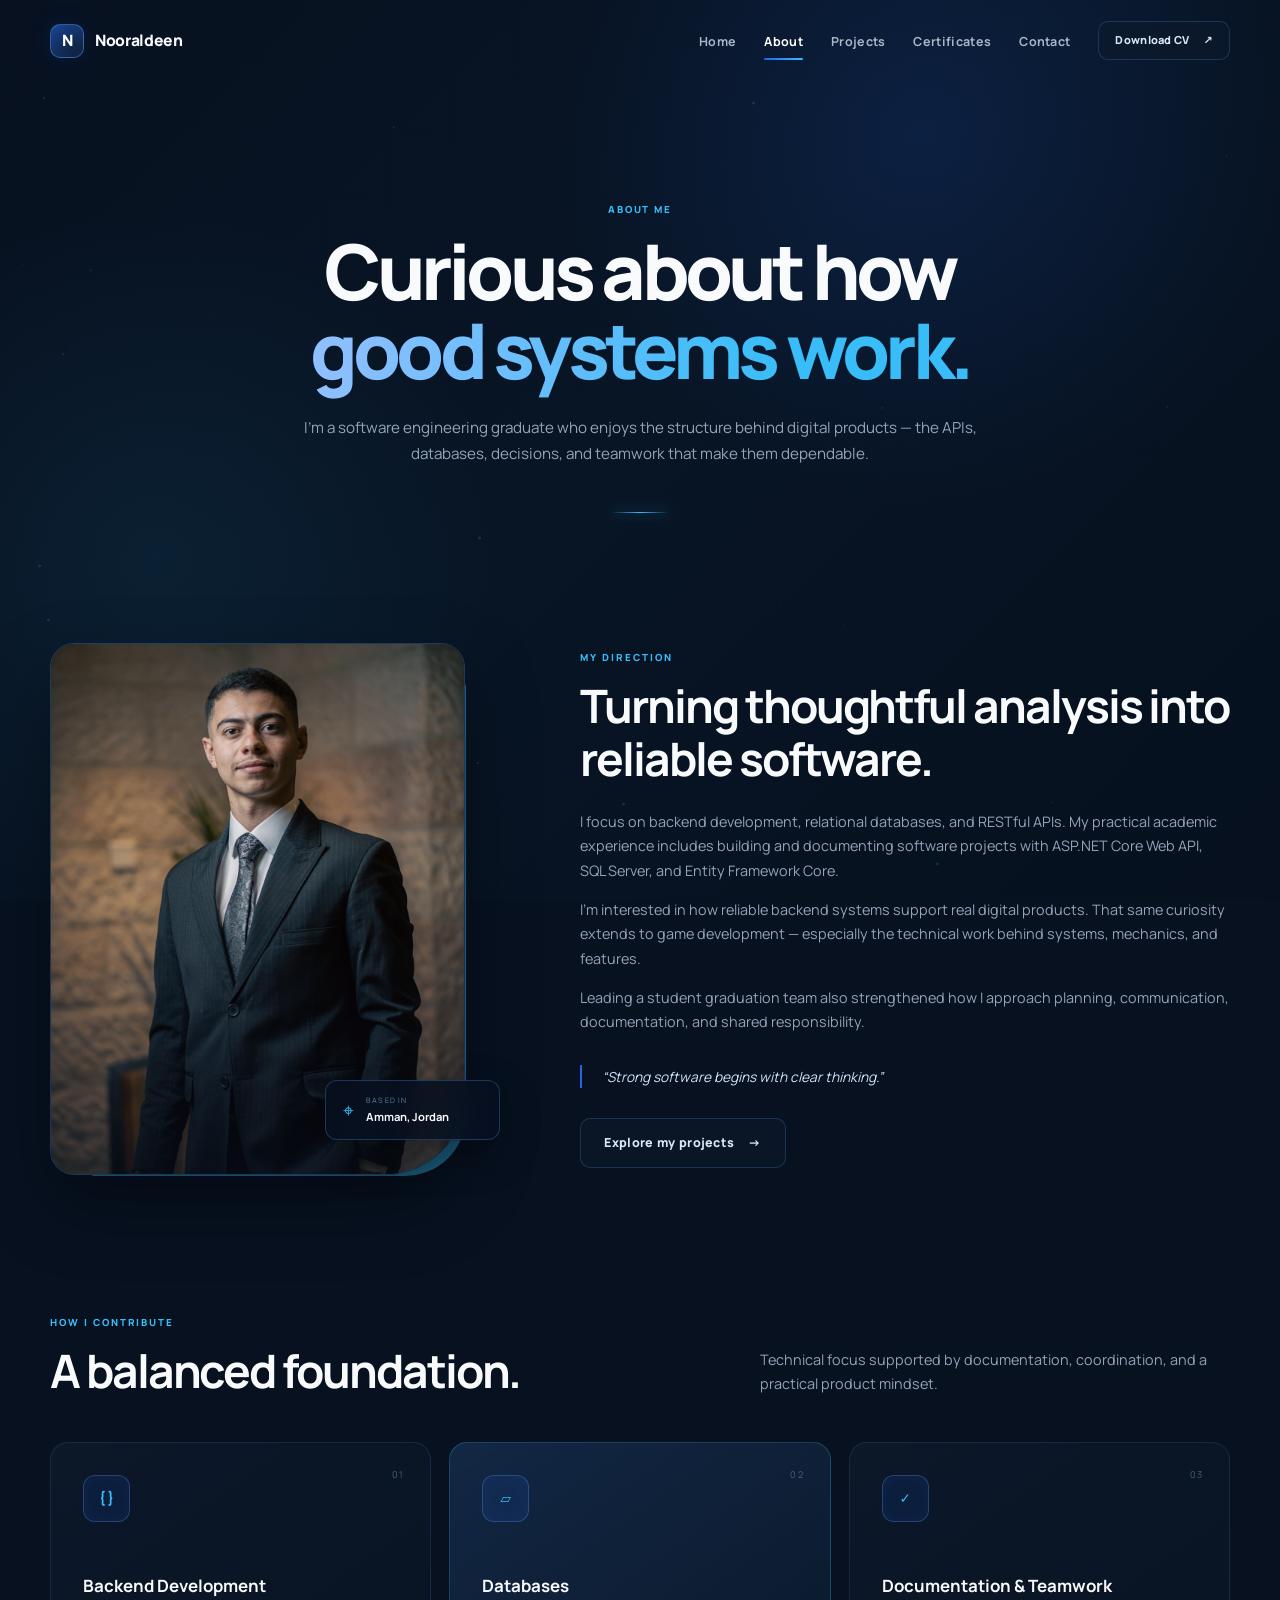
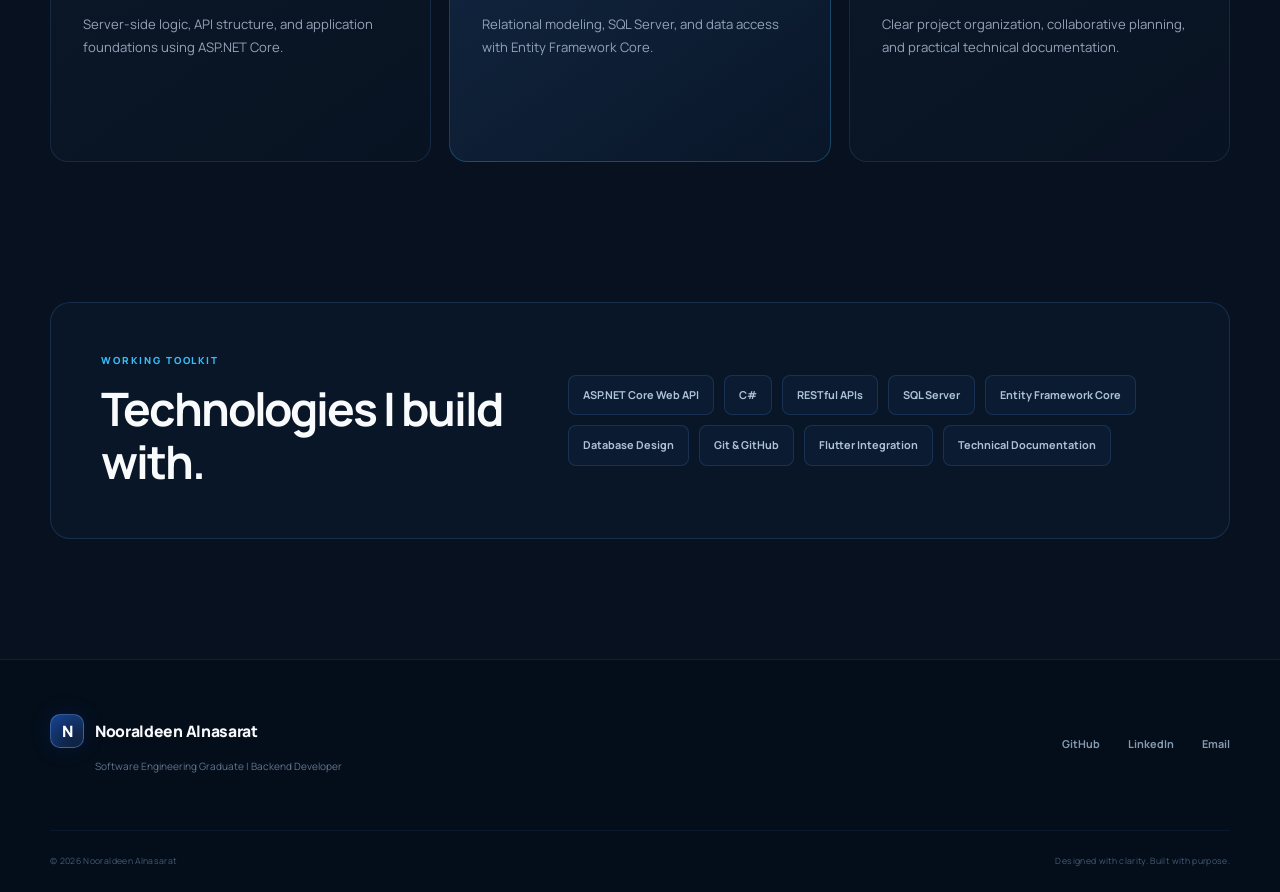
==== about.html @ ee832576 "Build luxury backend portfolio website" ====
<!DOCTYPE html>
<html lang="en">
<head>
  <meta charset="UTF-8"><meta name="viewport" content="width=device-width, initial-scale=1.0"><meta name="description" content="About Nooraldeen Alnasarat — software engineering graduate focused on backend development and databases."><meta name="theme-color" content="#071120">
  <title>About | Nooraldeen Alnasarat</title><link rel="preconnect" href="https://fonts.googleapis.com"><link rel="preconnect" href="https://fonts.gstatic.com" crossorigin><link href="https://fonts.googleapis.com/css2?family=Manrope:wght@400;500;600;700;800&display=swap" rel="stylesheet"><link rel="stylesheet" href="css/style.css"><script src="js/main.js" defer></script>
</head>
<body data-page="about">
  <a class="skip-link" href="#main">Skip to content</a><div class="cursor-glow" aria-hidden="true"></div><canvas class="network-canvas" aria-hidden="true"></canvas>
  <header class="site-header"><nav class="navbar container" aria-label="Primary navigation"><a class="brand" href="index.html"><span class="brand-mark">N</span><span>Nooraldeen</span></a><button class="menu-toggle" type="button" aria-label="Open navigation" aria-controls="nav-menu" aria-expanded="false"><span></span><span></span><span></span></button><div class="nav-menu" id="nav-menu"><a data-nav="home" href="index.html">Home</a><a data-nav="about" href="about.html">About</a><a data-nav="projects" href="projects.html">Projects</a><a data-nav="certificates" href="certificates.html">Certificates</a><a data-nav="contact" href="contact.html">Contact</a><a class="button button-small button-ghost resume-nav" href="assets/docs/Nooraldeen_Alnasarat_CV.pdf" download>Download CV <span>↗</span></a></div></nav></header>
  <main id="main">
    <section class="page-hero container reveal"><p class="kicker">ABOUT ME</p><h1>Curious about how<br><span>good systems work.</span></h1><p>I’m a software engineering graduate who enjoys the structure behind digital products — the APIs, databases, decisions, and teamwork that make them dependable.</p></section>
    <section class="section container about-layout">
      <div class="about-portrait reveal"><div class="image-frame"><img src="assets/images/profile.png" alt="Nooraldeen Alnasarat" width="6336" height="9504"></div><div class="location-pill"><span>⌖</span><div><small>BASED IN</small><strong>Amman, Jordan</strong></div></div></div>
      <div class="about-story reveal reveal-delay"><p class="kicker">MY DIRECTION</p><h2>Turning thoughtful analysis into reliable software.</h2><p>I focus on backend development, relational databases, and RESTful APIs. My practical academic experience includes building and documenting software projects with ASP.NET Core Web API, SQL Server, and Entity Framework Core.</p><p>I’m interested in how reliable backend systems support real digital products. That same curiosity extends to game development — especially the technical work behind systems, mechanics, and features.</p><p>Leading a student graduation team also strengthened how I approach planning, communication, documentation, and shared responsibility.</p><div class="quote-line">“Strong software begins with clear thinking.”</div><a class="button button-secondary" href="projects.html">Explore my projects <span>→</span></a></div>
    </section>
    <section class="section container">
      <div class="section-heading reveal"><div><p class="kicker">HOW I CONTRIBUTE</p><h2>A balanced foundation.</h2></div><p>Technical focus supported by documentation, coordination, and a practical product mindset.</p></div>
      <div class="focus-grid"><article class="focus-card reveal"><span class="card-number">01</span><div class="icon-box">{ }</div><h3>Backend Development</h3><p>Server-side logic, API structure, and application foundations using ASP.NET Core.</p></article><article class="focus-card featured reveal reveal-delay"><span class="card-number">02</span><div class="icon-box">▱</div><h3>Databases</h3><p>Relational modeling, SQL Server, and data access with Entity Framework Core.</p></article><article class="focus-card reveal reveal-delay-2"><span class="card-number">03</span><div class="icon-box">✓</div><h3>Documentation & Teamwork</h3><p>Clear project organization, collaborative planning, and practical technical documentation.</p></article></div>
    </section>
    <section class="section container"><div class="skills-panel reveal"><div><p class="kicker">WORKING TOOLKIT</p><h2>Technologies I build with.</h2></div><div class="skill-cloud"><span>ASP.NET Core Web API</span><span>C#</span><span>RESTful APIs</span><span>SQL Server</span><span>Entity Framework Core</span><span>Database Design</span><span>Git & GitHub</span><span>Flutter Integration</span><span>Technical Documentation</span></div></div></section>
  </main>
  <footer class="site-footer"><div class="container footer-main"><div><a class="brand" href="index.html"><span class="brand-mark">N</span><span>Nooraldeen Alnasarat</span></a><p>Software Engineering Graduate | Backend Developer</p></div><div class="footer-links"><a href="https://github.com/Nooraldeen2003" target="_blank" rel="noopener noreferrer">GitHub</a><a href="https://www.linkedin.com/in/nooraldeen-alnasarat-7274792aa/" target="_blank" rel="noopener noreferrer">LinkedIn</a><a href="mailto:nooraldeen.alnasarat03@gmail.com">Email</a></div></div><div class="container footer-bottom"><span>© <span data-year></span> Nooraldeen Alnasarat</span><span>Designed with clarity. Built with purpose.</span></div></footer>
</body></html>
---- css/style.css ----
:root {
  --bg-main: #071120; --bg-secondary: #0a1628; --bg-card: rgba(15, 27, 45, .75);
  --accent-blue: #2563eb; --accent-cyan: #38bdf8; --accent-soft: #60a5fa;
  --text-main: #f8fafc; --text-muted: #94a3b8; --border-soft: rgba(96, 165, 250, .22);
  --glass-bg: rgba(15, 23, 42, .65); --container: 1180px; --header: 82px;
}
* { box-sizing: border-box; }
html { scroll-behavior: smooth; }
body { margin: 0; min-width: 320px; color: var(--text-main); background: var(--bg-main); font-family: "Manrope", ui-sans-serif, system-ui, -apple-system, BlinkMacSystemFont, "Segoe UI", sans-serif; line-height: 1.7; overflow-x: hidden; opacity: 0; transition: opacity .45s ease; }
body.is-ready { opacity: 1; }
body::before { content: ""; position: fixed; inset: 0; z-index: -3; background: radial-gradient(circle at 72% 15%, rgba(37,99,235,.14), transparent 31%), radial-gradient(circle at 12% 62%, rgba(56,189,248,.07), transparent 28%), linear-gradient(135deg, #071120 0%, #081525 48%, #06101e 100%); }
body::after { content: ""; position: fixed; inset: 0; z-index: -2; opacity: .18; background-image: linear-gradient(rgba(96,165,250,.055) 1px, transparent 1px), linear-gradient(90deg, rgba(96,165,250,.055) 1px, transparent 1px); background-size: 64px 64px; mask-image: linear-gradient(to bottom, #000, transparent 85%); }
a { color: inherit; text-decoration: none; }
img { display: block; max-width: 100%; }
button, a { -webkit-tap-highlight-color: transparent; }
.container { width: min(calc(100% - 48px), var(--container)); margin-inline: auto; }
.skip-link { position: fixed; z-index: 2000; top: 12px; left: 12px; transform: translateY(-150%); padding: 10px 16px; color: #fff; background: var(--accent-blue); border-radius: 8px; }
.skip-link:focus { transform: none; }
.cursor-glow { position: fixed; z-index: -1; width: 460px; height: 460px; border-radius: 50%; pointer-events: none; transform: translate(-50%, -50%); background: radial-gradient(circle, rgba(37,99,235,.105), transparent 66%); opacity: 0; transition: opacity .3s ease; }
.network-canvas { position: fixed; inset: 0; z-index: -1; pointer-events: none; opacity: .48; }
.site-header { position: sticky; top: 0; z-index: 1000; height: var(--header); border-bottom: 1px solid transparent; transition: .3s ease; }
.site-header.scrolled { background: rgba(7,17,32,.78); backdrop-filter: blur(18px); -webkit-backdrop-filter: blur(18px); border-color: rgba(96,165,250,.12); box-shadow: 0 12px 30px rgba(0,0,0,.12); }
.navbar { height: 100%; display: flex; align-items: center; justify-content: space-between; gap: 30px; }
.brand { display: inline-flex; align-items: center; gap: 11px; font-size: .98rem; font-weight: 800; letter-spacing: -.02em; white-space: nowrap; }
.brand-mark { display: grid; place-items: center; width: 34px; height: 34px; border: 1px solid rgba(96,165,250,.45); border-radius: 10px; color: #fff; background: linear-gradient(145deg, rgba(37,99,235,.55), rgba(15,23,42,.8)); box-shadow: inset 0 0 18px rgba(56,189,248,.13), 0 0 24px rgba(37,99,235,.12); }
.nav-menu { display: flex; align-items: center; gap: 28px; }
.nav-menu > a:not(.button) { position: relative; padding: 28px 0 25px; color: #a9b6c8; font-size: .78rem; font-weight: 700; letter-spacing: .025em; transition: color .25s ease; }
.nav-menu > a:not(.button)::after { content: ""; position: absolute; right: 50%; bottom: 18px; left: 50%; height: 2px; border-radius: 2px; background: linear-gradient(90deg, var(--accent-blue), var(--accent-cyan)); transition: .25s ease; }
.nav-menu > a:hover, .nav-menu > a.active { color: #fff; }
.nav-menu > a.active::after, .nav-menu > a:hover::after { right: 0; left: 0; }
.menu-toggle { display: none; width: 44px; height: 44px; padding: 11px; border: 1px solid var(--border-soft); border-radius: 11px; color: #fff; background: var(--glass-bg); cursor: pointer; }
.menu-toggle span { display: block; width: 100%; height: 2px; margin: 4px 0; background: currentColor; transition: .25s ease; }
.button { display: inline-flex; min-height: 50px; align-items: center; justify-content: center; gap: 14px; padding: 0 23px; border: 1px solid transparent; border-radius: 10px; font: inherit; font-size: .78rem; font-weight: 800; letter-spacing: .025em; cursor: pointer; transition: transform .25s ease, box-shadow .25s ease, border-color .25s ease, background .25s ease; }
.button:hover { transform: translateY(-2px); }
.button:focus-visible, a:focus-visible, .menu-toggle:focus-visible { outline: 2px solid var(--accent-cyan); outline-offset: 4px; }
.button-primary { color: #fff; background: linear-gradient(135deg, #2563eb, #1d4ed8); box-shadow: 0 12px 30px rgba(37,99,235,.24), inset 0 1px rgba(255,255,255,.14); }
.button-primary:hover { box-shadow: 0 16px 38px rgba(37,99,235,.38), inset 0 1px rgba(255,255,255,.14); }
.button-secondary, .button-ghost { border-color: var(--border-soft); color: #d9e7f7; background: rgba(15,27,45,.5); backdrop-filter: blur(10px); }
.button-secondary:hover, .button-ghost:hover { border-color: rgba(96,165,250,.5); background: rgba(30,58,98,.48); }
.button-small { min-height: 39px; padding: 0 16px; font-size: .69rem; }
.button-disabled { border-color: rgba(148,163,184,.16); color: #6f8097; background: rgba(15,23,42,.42); cursor: not-allowed; }
.button-disabled:hover { transform: none; }
.hero { min-height: calc(100vh - var(--header)); display: grid; grid-template-columns: 1.12fr .88fr; align-items: center; gap: clamp(40px, 7vw, 100px); padding-top: 35px; padding-bottom: 90px; }
.eyebrow, .availability { display: inline-flex; align-items: center; gap: 9px; margin-bottom: 25px; color: #b9cae0; font-size: .68rem; font-weight: 800; letter-spacing: .13em; text-transform: uppercase; }
.status-dot { position: relative; width: 7px; height: 7px; border-radius: 50%; background: var(--accent-cyan); box-shadow: 0 0 13px var(--accent-cyan); }
.status-dot::after { content: ""; position: absolute; inset: -5px; border: 1px solid rgba(56,189,248,.38); border-radius: 50%; animation: pulse 2s infinite; }
.eyebrow-divider { width: 1px; height: 13px; margin: 0 2px; background: rgba(148,163,184,.35); }
h1, h2, h3, p { margin-top: 0; }
.hero h1, .page-hero h1, .contact-hero h1 { margin-bottom: 15px; font-size: clamp(2.65rem, 5.8vw, 5rem); line-height: 1.04; letter-spacing: -.062em; font-weight: 800; }
.hero h1 span, .page-hero h1 span, .contact-hero h1 span { color: transparent; background: linear-gradient(90deg, #91bfff 0%, #38bdf8 72%); -webkit-background-clip: text; background-clip: text; }
.hero-name { margin-bottom: 12px; color: #a5b4c8; font-size: clamp(1rem, 1.4vw, 1.2rem); }
.hero-name strong { color: #fff; font-weight: 700; }
.hero-intro { max-width: 650px; margin-bottom: 30px; color: var(--text-muted); font-size: .98rem; line-height: 1.9; }
.hero-actions { display: flex; flex-wrap: wrap; gap: 13px; }
.social-row { display: flex; flex-wrap: wrap; align-items: center; gap: 22px; margin-top: 35px; color: #8ea0b7; font-size: .72rem; font-weight: 700; }
.social-row > span { padding-right: 18px; border-right: 1px solid rgba(148,163,184,.2); color: #60738d; text-transform: uppercase; letter-spacing: .15em; }
.social-row a { transition: color .2s ease; }
.social-row a:hover { color: var(--accent-cyan); }
.portrait-stage { position: relative; width: min(100%, 440px); margin-inline: auto; isolation: isolate; }
.portrait-card { position: relative; aspect-ratio: .73; overflow: hidden; border: 1px solid rgba(96,165,250,.28); border-radius: 28px 28px 110px 28px; background: linear-gradient(145deg, rgba(25,50,83,.72), rgba(7,17,32,.8)); box-shadow: 0 35px 90px rgba(0,0,0,.46), 0 0 80px rgba(37,99,235,.15), inset 0 0 70px rgba(56,189,248,.04); animation: portraitFloat 7s ease-in-out infinite; }
.portrait-card::before { content: ""; position: absolute; z-index: 2; inset: 10px; border: 1px solid rgba(255,255,255,.08); border-radius: 21px 21px 102px 21px; pointer-events: none; }
.portrait-card img { width: 100%; height: 100%; object-fit: cover; object-position: center 28%; filter: saturate(.76) contrast(1.03); }
.portrait-shade { position: absolute; inset: 0; background: linear-gradient(to top, rgba(4,11,22,.96) 0%, rgba(7,17,32,.12) 47%, rgba(37,99,235,.08) 100%); }
.portrait-grid { position: absolute; z-index: 1; inset: 0; opacity: .22; background-image: linear-gradient(rgba(96,165,250,.2) 1px, transparent 1px),linear-gradient(90deg, rgba(96,165,250,.2) 1px, transparent 1px); background-size: 38px 38px; mask-image: linear-gradient(to bottom, #000, transparent 45%); }
.portrait-label { position: absolute; z-index: 3; right: 38px; bottom: 35px; left: 34px; display: flex; flex-direction: column; }
.portrait-label span { font-size: .85rem; font-weight: 800; letter-spacing: .24em; }
.portrait-label small { margin-top: 4px; color: #78a9d7; font-size: .52rem; font-weight: 700; letter-spacing: .16em; }
.orbit { position: absolute; z-index: -1; border: 1px solid rgba(56,189,248,.16); border-radius: 50%; }
.orbit-one { inset: -40px; animation: spin 25s linear infinite; }
.orbit-one::before { content: ""; position: absolute; top: 16%; left: 5%; width: 7px; height: 7px; border-radius: 50%; background: var(--accent-cyan); box-shadow: 0 0 18px var(--accent-cyan); }
.orbit-two { inset: 50px -75px; border-style: dashed; animation: spin 35s linear infinite reverse; }
.data-tag { position: absolute; z-index: 4; min-width: 104px; padding: 11px 14px 10px 32px; border: 1px solid rgba(96,165,250,.22); border-radius: 10px; background: rgba(7,17,32,.77); backdrop-filter: blur(12px); box-shadow: 0 12px 35px rgba(0,0,0,.28); }
.data-tag i { position: absolute; top: 17px; left: 14px; width: 7px; height: 7px; border-radius: 50%; background: #38bdf8; box-shadow: 0 0 11px #38bdf8; }
.data-tag span, .data-tag small { display: block; }
.data-tag span { font-size: .68rem; font-weight: 800; letter-spacing: .12em; }
.data-tag small { color: #6f8ca9; font-size: .45rem; letter-spacing: .14em; }
.tag-api { top: 19%; left: -50px; }.tag-db { right: -42px; bottom: 21%; }
.tech-strip { position: relative; z-index: 3; border-block: 1px solid rgba(96,165,250,.12); background: rgba(7,17,32,.65); backdrop-filter: blur(10px); }
.tech-list { min-height: 76px; display: flex; align-items: center; justify-content: space-between; gap: 18px; overflow: hidden; color: #adc1d7; font-size: .68rem; white-space: nowrap; }
.tech-list > span { color: #52708f; font-size: .55rem; font-weight: 800; letter-spacing: .18em; }.tech-list i { width: 3px; height: 3px; border-radius: 50%; background: #2563eb; box-shadow: 0 0 8px #2563eb; }.tech-list strong { font-weight: 700; }
.section { padding-top: 120px; padding-bottom: 20px; }.section-compact { padding-top: 80px; padding-bottom: 110px; }
.section-heading { display: flex; align-items: end; justify-content: space-between; gap: 50px; margin-bottom: 45px; }.section-heading h2, .about-story h2, .skills-panel h2, .project-teaser h2, .learning-line h2 { margin: 0; font-size: clamp(1.9rem, 3.6vw, 3rem); line-height: 1.15; letter-spacing: -.045em; }.section-heading > p { max-width: 470px; margin: 0; color: var(--text-muted); font-size: .9rem; }
.kicker { margin-bottom: 12px; color: var(--accent-cyan); font-size: .61rem; font-weight: 800; letter-spacing: .2em; text-transform: uppercase; }
.focus-grid { display: grid; grid-template-columns: repeat(3, 1fr); gap: 18px; }
.focus-card { position: relative; min-height: 320px; padding: 32px; overflow: hidden; border: 1px solid rgba(96,165,250,.14); border-radius: 18px; background: linear-gradient(145deg, rgba(15,27,45,.7), rgba(9,20,35,.78)); transition: transform .35s ease, border-color .35s ease, box-shadow .35s ease; }
.focus-card::before { content: ""; position: absolute; inset: 0; opacity: 0; background: radial-gradient(circle at 20% 10%, rgba(37,99,235,.16), transparent 48%); transition: opacity .35s; }.focus-card:hover { transform: translateY(-7px); border-color: rgba(96,165,250,.38); box-shadow: 0 25px 60px rgba(0,0,0,.23); }.focus-card:hover::before { opacity: 1; }.focus-card.featured { border-color: rgba(56,189,248,.25); background: linear-gradient(145deg, rgba(23,47,79,.76), rgba(10,24,42,.85)); }
.card-number { position: absolute; top: 24px; right: 26px; color: #45627e; font-size: .58rem; letter-spacing: .12em; }.icon-box { display: grid; width: 47px; height: 47px; place-items: center; margin-bottom: 50px; border: 1px solid rgba(96,165,250,.28); border-radius: 12px; color: var(--accent-cyan); background: rgba(37,99,235,.1); font-size: .85rem; font-weight: 800; box-shadow: inset 0 0 18px rgba(37,99,235,.08); }.focus-card h3 { margin-bottom: 12px; font-size: 1.06rem; }.focus-card p { margin-bottom: 24px; color: var(--text-muted); font-size: .82rem; line-height: 1.75; }.focus-card a { position: relative; z-index: 2; color: #8fbfff; font-size: .72rem; font-weight: 800; }.focus-card a span { margin-left: 7px; transition: margin .2s; }.focus-card a:hover span { margin-left: 12px; }
.project-teaser { display: flex; align-items: center; justify-content: space-between; gap: 40px; padding: clamp(35px,5vw,60px); border: 1px solid rgba(96,165,250,.2); border-radius: 22px; background: radial-gradient(circle at 80% 20%, rgba(37,99,235,.18), transparent 35%), linear-gradient(130deg, rgba(16,35,59,.85), rgba(8,20,35,.86)); box-shadow: inset 0 1px rgba(255,255,255,.04); }.project-teaser > div { max-width: 720px; }.project-teaser p:not(.kicker) { margin: 18px 0 25px; color: var(--text-muted); font-size: .88rem; }.inline-tags { display: flex; flex-wrap: wrap; gap: 8px; }.inline-tags span { padding: 6px 10px; border: 1px solid rgba(96,165,250,.16); border-radius: 6px; color: #8fa9c3; background: rgba(15,23,42,.4); font-size: .58rem; font-weight: 700; }
.page-hero { max-width: 940px; margin-inline: auto; padding-top: 120px; padding-bottom: 90px; text-align: center; }.page-hero h1 { font-size: clamp(2.7rem, 6vw, 5.2rem); }.page-hero > p:last-child { max-width: 690px; margin: 25px auto 0; color: var(--text-muted); font-size: .95rem; }.page-hero::after { content: ""; display: block; width: 60px; height: 1px; margin: 45px auto 0; background: linear-gradient(90deg, transparent, var(--accent-cyan), transparent); box-shadow: 0 0 14px rgba(56,189,248,.8); }
.about-layout { display: grid; grid-template-columns: .78fr 1.22fr; align-items: center; gap: clamp(55px,9vw,120px); padding-top: 40px; }.about-portrait { position: relative; }.image-frame { position: relative; aspect-ratio: .78; overflow: hidden; border: 1px solid rgba(96,165,250,.25); border-radius: 24px 24px 80px 24px; box-shadow: 0 30px 70px rgba(0,0,0,.35), 20px 20px 0 -19px rgba(56,189,248,.5); }.image-frame::after { content: ""; position: absolute; inset: 0; background: linear-gradient(to top, rgba(7,17,32,.55), transparent 55%); }.image-frame img { width: 100%; height: 100%; object-fit: cover; object-position: 50% 27%; filter: saturate(.75); }.location-pill { position: absolute; right: -35px; bottom: 35px; display: flex; align-items: center; gap: 12px; min-width: 175px; padding: 13px 17px; border: 1px solid rgba(96,165,250,.26); border-radius: 12px; background: rgba(7,17,32,.88); backdrop-filter: blur(12px); box-shadow: 0 14px 40px rgba(0,0,0,.32); }.location-pill > span { color: var(--accent-cyan); font-size: 1.2rem; }.location-pill small, .location-pill strong { display: block; }.location-pill small { color: #64809b; font-size: .46rem; letter-spacing: .15em; }.location-pill strong { font-size: .7rem; }.about-story h2 { margin-bottom: 25px; }.about-story > p:not(.kicker) { color: var(--text-muted); font-size: .9rem; }.quote-line { margin: 30px 0; padding-left: 20px; border-left: 2px solid var(--accent-blue); color: #cfe2f7; font-size: .86rem; font-style: italic; }
.skills-panel { display: grid; grid-template-columns: .8fr 1.2fr; align-items: center; gap: 60px; padding: 50px; border: 1px solid rgba(96,165,250,.17); border-radius: 20px; background: rgba(12,26,45,.62); }.skill-cloud { display: flex; flex-wrap: wrap; gap: 10px; }.skill-cloud span { padding: 10px 14px; border: 1px solid rgba(96,165,250,.17); border-radius: 8px; color: #aec2d9; background: rgba(37,99,235,.06); font-size: .68rem; font-weight: 700; }
.projects-list { display: grid; gap: 45px; padding-top: 35px; }.project-card { position: relative; display: grid; grid-template-columns: 1.15fr .85fr; gap: clamp(40px, 7vw, 90px); padding: clamp(28px, 5vw, 65px); overflow: hidden; border: 1px solid rgba(96,165,250,.17); border-radius: 24px; background: linear-gradient(145deg, rgba(15,29,49,.88), rgba(8,19,34,.9)); }.project-card-reverse { grid-template-columns: 1.15fr .85fr; }.project-index { position: absolute; top: 28px; right: 30px; color: #3f5a75; font-size: .53rem; font-weight: 700; letter-spacing: .16em; }.project-content { position: relative; z-index: 2; }.project-topline { display: flex; align-items: center; gap: 15px; margin-bottom: 26px; color: #58718b; font-size: .54rem; font-weight: 800; letter-spacing: .13em; text-transform: uppercase; }.status { display: inline-flex; align-items: center; gap: 7px; padding: 6px 9px; border: 1px solid rgba(74,222,128,.2); border-radius: 20px; color: #71d89a; background: rgba(34,197,94,.06); }.status i { width: 5px; height: 5px; border-radius: 50%; background: #4ade80; box-shadow: 0 0 8px #4ade80; }.status.analysis { color: #f0bd65; border-color: rgba(245,158,11,.22); background: rgba(245,158,11,.06); }.status.analysis i { background: #f59e0b; box-shadow: 0 0 8px #f59e0b; }.project-content h2 { margin-bottom: 7px; font-size: clamp(2.2rem, 4vw, 3.7rem); letter-spacing: -.05em; }.project-role { color: #6faeea !important; font-size: .58rem !important; font-weight: 800; letter-spacing: .13em; }.project-role i { display: inline-block; width: 3px; height: 3px; margin: 0 8px 2px; border-radius: 50%; background: #3b82f6; }.project-content > p { color: var(--text-muted); font-size: .83rem; }.contribution-box { margin: 25px 0; padding: 20px 23px; border-left: 2px solid #2563eb; background: rgba(37,99,235,.055); }.contribution-box h3 { margin-bottom: 10px; font-size: .74rem; }.contribution-box ul { display: grid; grid-template-columns: 1fr 1fr; gap: 7px 28px; margin: 0; padding: 0; list-style: none; color: #8ea3ba; font-size: .69rem; }.contribution-box li::before { content: "→"; margin-right: 7px; color: #3b82f6; }.project-content .button { margin-top: 27px; }.project-visual { position: relative; display: grid; min-height: 440px; place-items: center; }.project-visual::before { content: ""; position: absolute; width: 360px; height: 360px; border-radius: 50%; background: radial-gradient(circle, rgba(37,99,235,.25), transparent 65%); }.visual-orbit { position: absolute; width: 320px; height: 320px; border: 1px solid rgba(56,189,248,.15); border-radius: 50%; animation: spin 30s linear infinite; }.visual-orbit::after, .visual-orbit::before { content: ""; position: absolute; width: 7px; height: 7px; border-radius: 50%; background: #38bdf8; box-shadow: 0 0 14px #38bdf8; }.visual-orbit::before { top: 20px; left: 65px; }.visual-orbit::after { right: 13px; bottom: 91px; }.app-window { position: relative; z-index: 2; display: flex; width: 245px; height: 310px; flex-direction: column; align-items: center; justify-content: center; border: 1px solid rgba(96,165,250,.28); border-radius: 22px; background: linear-gradient(145deg, rgba(24,53,82,.88), rgba(8,21,39,.92)); box-shadow: 0 30px 70px rgba(0,0,0,.4); transform: rotate(3deg); }.app-bar { position: absolute; top: 15px; left: 17px; display: flex; gap: 5px; }.app-bar span { width: 5px; height: 5px; border-radius: 50%; background: #35516c; }.app-mark { display: grid; width: 58px; height: 58px; place-items: center; margin-bottom: 16px; border: 1px solid rgba(56,189,248,.4); border-radius: 17px; color: #fff; background: linear-gradient(135deg,#2563eb,#0ea5e9); font-size: 1.4rem; font-weight: 800; box-shadow: 0 0 30px rgba(37,99,235,.3); }.app-window strong { letter-spacing: -.02em; }.app-window small { margin-top: 5px; color: #5f87a8; font-size: .4rem; letter-spacing: .15em; }.signal-lines { position: absolute; right: 25px; bottom: 22px; left: 25px; display: flex; gap: 5px; align-items: end; }.signal-lines i { flex: 1; height: 2px; background: #1d4ed8; }.signal-lines i:nth-child(2) { height: 7px; background: #2563eb; }.signal-lines i:nth-child(3) { height: 12px; background: #38bdf8; }.coach-visual { order: 2; }.phone-outline { position: relative; z-index: 2; width: 210px; height: 390px; border: 1px solid rgba(96,165,250,.3); border-radius: 36px; background: linear-gradient(145deg, rgba(18,39,65,.88), rgba(7,18,33,.94)); box-shadow: 0 30px 70px rgba(0,0,0,.43); }.phone-outline::before { content: ""; position: absolute; top: 12px; left: 50%; width: 55px; height: 5px; transform: translateX(-50%); border-radius: 10px; background: #263f5a; }.camera-focus { position: absolute; inset: 82px 35px 110px; }.camera-focus i { position: absolute; width: 33px; height: 33px; border-color: #38bdf8; border-style: solid; opacity: .68; }.camera-focus i:nth-child(1) { top: 0; left: 0; border-width: 1px 0 0 1px; }.camera-focus i:nth-child(2) { top: 0; right: 0; border-width: 1px 1px 0 0; }.camera-focus i:nth-child(3) { bottom: 0; left: 0; border-width: 0 0 1px 1px; }.camera-focus i:nth-child(4) { right: 0; bottom: 0; border-width: 0 1px 1px 0; }.camera-focus span { position: absolute; top: 50%; left: 50%; color: rgba(56,189,248,.6); transform: translate(-50%,-50%); }.coach-line { position: absolute; right: 24px; bottom: 32px; left: 24px; display: grid; gap: 7px; }.coach-line span { height: 4px; border-radius: 5px; background: #173959; }.coach-line span:nth-child(2) { width: 75%; background: #245d91; }.coach-line span:nth-child(3) { width: 48%; background: #2563eb; }.analysis-chip { position: absolute; z-index: 3; right: 4px; bottom: 55px; padding: 11px 14px; border: 1px solid rgba(245,158,11,.25); border-radius: 10px; color: #e9b85c; background: rgba(14,24,39,.92); font-size: .51rem; font-weight: 800; letter-spacing: .13em; box-shadow: 0 12px 30px rgba(0,0,0,.32); }.analysis-chip span { display: block; color: #745f3a; font-size: .4rem; }.honesty-note { display: flex; align-items: center; gap: 9px; margin-top: 25px; color: #6e849b; font-size: .64rem; }.honesty-note i { display: grid; width: 18px; height: 18px; place-items: center; border: 1px solid #38546d; border-radius: 50%; font-size: .55rem; font-style: normal; }
.certificate-grid { display: grid; grid-template-columns: 1fr 1fr; gap: 22px; padding-top: 30px; }.certificate-card { position: relative; display: flex; min-height: 600px; flex-direction: column; overflow: hidden; border: 1px solid rgba(96,165,250,.17); border-radius: 22px; background: linear-gradient(145deg, rgba(16,32,53,.9), rgba(8,19,34,.92)); box-shadow: 0 25px 60px rgba(0,0,0,.18); transition: transform .35s ease, border-color .35s ease; }.certificate-card:hover { transform: translateY(-6px); border-color: rgba(96,165,250,.38); }.certificate-card.microsoft { border-color: rgba(56,189,248,.24); }.certificate-card::after { content: ""; position: absolute; top: 0; right: 0; width: 170px; height: 170px; opacity: .15; background-image: linear-gradient(rgba(96,165,250,.25) 1px,transparent 1px),linear-gradient(90deg,rgba(96,165,250,.25) 1px,transparent 1px); background-size: 20px 20px; mask-image: radial-gradient(circle at top right,#000,transparent 70%); }.certificate-glow { position: absolute; top: -130px; left: -110px; width: 370px; height: 370px; border-radius: 50%; background: rgba(37,99,235,.16); filter: blur(60px); }.certificate-header { position: relative; z-index: 2; display: flex; align-items: center; justify-content: space-between; padding: 35px 38px; border-bottom: 1px solid rgba(96,165,250,.1); }.issuer-icon { display: grid; width: 52px; height: 52px; place-items: center; border: 1px solid rgba(96,165,250,.22); border-radius: 12px; background: rgba(15,23,42,.6); }.microsoft-icon { grid-template-columns: 12px 12px; grid-template-rows: 12px 12px; gap: 2px; }.microsoft-icon i:nth-child(1){background:#f25022}.microsoft-icon i:nth-child(2){background:#7fba00}.microsoft-icon i:nth-child(3){background:#00a4ef}.microsoft-icon i:nth-child(4){background:#ffb900}.university-icon { color: #87bafa; font-size: .8rem; font-weight: 800; }.verified-mark { padding: 6px 10px; border: 1px solid rgba(74,222,128,.2); border-radius: 20px; color: #68d391; background: rgba(34,197,94,.06); font-size: .48rem; font-weight: 800; letter-spacing: .12em; }.verified-mark.neutral { color: #72b9ee; border-color: rgba(56,189,248,.2); background: rgba(56,189,248,.06); }.certificate-body { position: relative; z-index: 2; flex: 1; padding: 48px 42px 36px; }.certificate-body h2 { margin-bottom: 20px; font-size: clamp(1.55rem,2.6vw,2.25rem); line-height: 1.28; letter-spacing: -.038em; }.certificate-body > p:not(.kicker) { color: var(--text-muted); font-size: .8rem; }.certificate-body dl { margin: 38px 0 0; border-top: 1px solid rgba(96,165,250,.11); }.certificate-body dl div { display: grid; grid-template-columns: 100px 1fr; padding: 13px 0; border-bottom: 1px solid rgba(96,165,250,.08); }.certificate-body dt { color: #566f89; font-size: .57rem; font-weight: 700; text-transform: uppercase; letter-spacing: .1em; }.certificate-body dd { margin: 0; color: #b8c9db; font-size: .7rem; font-weight: 700; }.certificate-action { position: relative; z-index: 2; display: flex; min-height: 62px; align-items: center; justify-content: space-between; padding: 0 42px; border-top: 1px solid rgba(96,165,250,.12); color: #83bbf3; background: rgba(37,99,235,.04); font-size: .68rem; font-weight: 800; transition: background .2s; }.certificate-action:not(.static):hover { background: rgba(37,99,235,.12); }.certificate-action.static { color: #6f8398; }.learning-line { display: grid; grid-template-columns: auto 1fr; gap: 28px; align-items: start; padding: 40px 0 100px; border-top: 1px solid rgba(96,165,250,.12); }.learning-icon { display: grid; width: 58px; height: 58px; place-items: center; border: 1px solid var(--border-soft); border-radius: 50%; color: var(--accent-cyan); background: rgba(37,99,235,.08); }.learning-line p:last-child { max-width: 700px; color: var(--text-muted); font-size: .83rem; }
.contact-main { min-height: calc(100vh - 200px); }.contact-hero { max-width: 920px; margin-inline: auto; padding: 130px 0 75px; text-align: center; }.availability { padding: 7px 13px; border: 1px solid rgba(74,222,128,.16); border-radius: 20px; color: #86dca5; background: rgba(34,197,94,.045); }.availability .status-dot, .availability .status-dot::after { border-color: rgba(74,222,128,.35); background: #4ade80; box-shadow: 0 0 10px #4ade80; }.contact-hero > p:not(.kicker) { max-width: 670px; margin: 22px auto 35px; color: var(--text-muted); font-size: .91rem; }.email-display { display: inline-flex; align-items: center; gap: 18px; padding-bottom: 5px; border-bottom: 1px solid rgba(56,189,248,.35); color: #abd6ff; font-size: clamp(.9rem,2vw,1.2rem); font-weight: 700; transition: color .2s,border-color .2s; }.email-display:hover { color: #fff; border-color: var(--accent-cyan); }.email-display i { font-style: normal; }.contact-grid { display: grid; grid-template-columns: repeat(3,1fr); gap: 16px; }.contact-card { position: relative; min-height: 220px; padding: 30px; border: 1px solid rgba(96,165,250,.15); border-radius: 18px; background: linear-gradient(145deg,rgba(15,29,49,.82),rgba(8,19,34,.88)); transition: transform .3s,border-color .3s,box-shadow .3s; }.contact-card:hover { transform: translateY(-6px); border-color: rgba(96,165,250,.42); box-shadow: 0 25px 55px rgba(0,0,0,.23); }.contact-icon { display: grid; width: 43px; height: 43px; place-items: center; margin-bottom: 32px; border: 1px solid rgba(96,165,250,.24); border-radius: 11px; color: #8fc8f7; background: rgba(37,99,235,.08); font-size: .78rem; font-weight: 800; }.contact-card small, .contact-meta small { color: #51708f; font-size: .49rem; font-weight: 800; letter-spacing: .15em; }.contact-card h2 { margin: 6px 0; font-size: .92rem; }.contact-card p { margin: 0; color: #71869d; font-size: .68rem; }.contact-card > i { position: absolute; top: 30px; right: 30px; color: #496d90; font-style: normal; transition: transform .2s,color .2s; }.contact-card:hover > i { color: var(--accent-cyan); transform: translate(3px,-3px); }.contact-meta { display: flex; align-items: center; justify-content: center; gap: 42px; padding-top: 50px; padding-bottom: 105px; text-align: center; }.contact-meta div { display: flex; flex-direction: column; }.contact-meta strong { margin-top: 4px; color: #a8bad0; font-size: .68rem; }.contact-meta > i { width: 1px; height: 30px; background: rgba(96,165,250,.14); }
.site-footer { margin-top: 100px; border-top: 1px solid rgba(96,165,250,.12); background: rgba(5,13,24,.58); }.footer-main { display: flex; min-height: 170px; align-items: center; justify-content: space-between; gap: 35px; }.footer-main p { margin: 10px 0 0 45px; color: #60758d; font-size: .63rem; }.footer-links { display: flex; gap: 28px; color: #859ab1; font-size: .68rem; font-weight: 700; }.footer-links a:hover { color: var(--accent-cyan); }.footer-bottom { display: flex; min-height: 62px; align-items: center; justify-content: space-between; border-top: 1px solid rgba(96,165,250,.08); color: #455c73; font-size: .54rem; letter-spacing: .04em; }
.reveal { opacity: 0; transform: translateY(24px); transition: opacity .8s ease, transform .8s cubic-bezier(.2,.7,.2,1); }.reveal.visible { opacity: 1; transform: none; }.reveal-delay { transition-delay: .12s; }.reveal-delay-2 { transition-delay: .22s; }
@keyframes portraitFloat { 0%,100%{transform:translateY(0)}50%{transform:translateY(-9px)} } @keyframes spin { to{transform:rotate(360deg)} } @keyframes pulse { 0%,100%{transform:scale(.65);opacity:.8}50%{transform:scale(1.35);opacity:.15} }
@media (max-width: 980px) {
  :root { --header: 72px; }.nav-menu { position: fixed; top: var(--header); right: 24px; left: 24px; display: flex; padding: 20px; flex-direction: column; align-items: stretch; gap: 3px; border: 1px solid var(--border-soft); border-radius: 16px; background: rgba(7,17,32,.96); backdrop-filter: blur(22px); box-shadow: 0 30px 60px rgba(0,0,0,.42); opacity: 0; visibility: hidden; transform: translateY(-10px); transition: .25s ease; }.nav-menu.open { opacity: 1; visibility: visible; transform: none; }.nav-menu > a:not(.button) { padding: 11px 12px; border-radius: 8px; }.nav-menu > a:not(.button)::after { display: none; }.nav-menu > a.active { background: rgba(37,99,235,.1); }.resume-nav { margin-top: 8px; }.menu-toggle { display: block; }.menu-toggle.open span:nth-child(1){transform:translateY(6px) rotate(45deg)}.menu-toggle.open span:nth-child(2){opacity:0}.menu-toggle.open span:nth-child(3){transform:translateY(-6px) rotate(-45deg)}
  .hero { grid-template-columns: 1fr 360px; gap: 45px; }.hero h1 { font-size: clamp(2.5rem,6vw,4rem); }.tag-api{left:-25px}.tag-db{right:-25px}.tech-list { justify-content: flex-start; overflow-x: auto; scrollbar-width: none; }.section-heading { align-items: start; flex-direction: column; gap: 15px; }.focus-grid { grid-template-columns: 1fr 1fr; }.focus-card:last-child { grid-column: 1/-1; }.about-layout { gap: 55px; }.skills-panel { grid-template-columns: 1fr; gap: 30px; }.project-card, .project-card-reverse { grid-template-columns: 1fr; }.project-visual { min-height: 390px; grid-row: 1; }.project-content { grid-row: 2; }.certificate-card { min-height: 620px; }.contact-grid { grid-template-columns: 1fr 1fr; }.contact-card:last-child { grid-column: 1/-1; }.site-footer { margin-top: 70px; }
}
@media (max-width: 720px) {
  .container { width: min(calc(100% - 32px), var(--container)); }.hero { min-height: auto; grid-template-columns: 1fr; padding-top: 60px; padding-bottom: 75px; text-align: center; }.hero-copy { order: 2; }.portrait-stage { order: 1; width: min(78vw,340px); }.hero-intro { margin-inline: auto; }.hero-actions,.social-row { justify-content: center; }.eyebrow { line-height: 1.5; }.portrait-card { border-radius: 24px 24px 80px 24px; }.data-tag { display: none; }.tech-strip { margin-top: 0; }.section { padding-top: 85px; }.section-compact { padding-top: 65px;padding-bottom:75px; }.focus-grid { grid-template-columns: 1fr; }.focus-card:last-child { grid-column: auto; }.project-teaser { align-items: flex-start; flex-direction: column; }.project-teaser .button { width: 100%; }.page-hero { padding-top: 85px; padding-bottom: 40px; }.about-layout { grid-template-columns: 1fr; padding-top: 30px; }.about-portrait { width: min(86%,390px); margin-inline:auto; }.location-pill { right:-15px; }.skills-panel { padding: 30px; }.project-card { padding: 25px 20px 35px; }.project-index { top: 20px;right:20px; }.project-visual { min-height: 360px; }.contribution-box ul { grid-template-columns: 1fr; }.certificate-grid { grid-template-columns: 1fr; }.certificate-card { min-height: auto; }.certificate-body { padding: 38px 28px 30px; }.certificate-header,.certificate-action { padding-inline:28px; }.learning-line { padding-bottom:65px; }.contact-hero { padding-top:85px; }.contact-grid { grid-template-columns:1fr; }.contact-card:last-child { grid-column:auto; }.contact-meta { align-items:stretch; flex-direction:column; gap:22px; }.contact-meta > i { width:60px;height:1px;margin:auto; }.footer-main { padding-block:45px; align-items:flex-start; flex-direction:column; }.footer-main p { margin-left:0; }.footer-bottom { padding-block:18px; align-items:flex-start; flex-direction:column; gap:7px; }
}
@media (max-width: 460px) { .hero h1,.page-hero h1,.contact-hero h1 { font-size:2.55rem; }.hero-actions .button { width:100%; }.social-row > span { width:100%; padding:0;border:0; }.portrait-stage { width:82vw; }.portrait-label { right:24px;bottom:25px;left:25px; }.footer-links { width:100%; justify-content:space-between; gap:15px; }.certificate-body dl div { grid-template-columns:85px 1fr; } }
@media (pointer: coarse), (prefers-reduced-motion: reduce) { .cursor-glow { display:none; } }
@media (prefers-reduced-motion: reduce) { html { scroll-behavior:auto; } *,*::before,*::after { animation-duration:.01ms!important; animation-iteration-count:1!important; transition-duration:.01ms!important; } .reveal { opacity:1;transform:none; } }
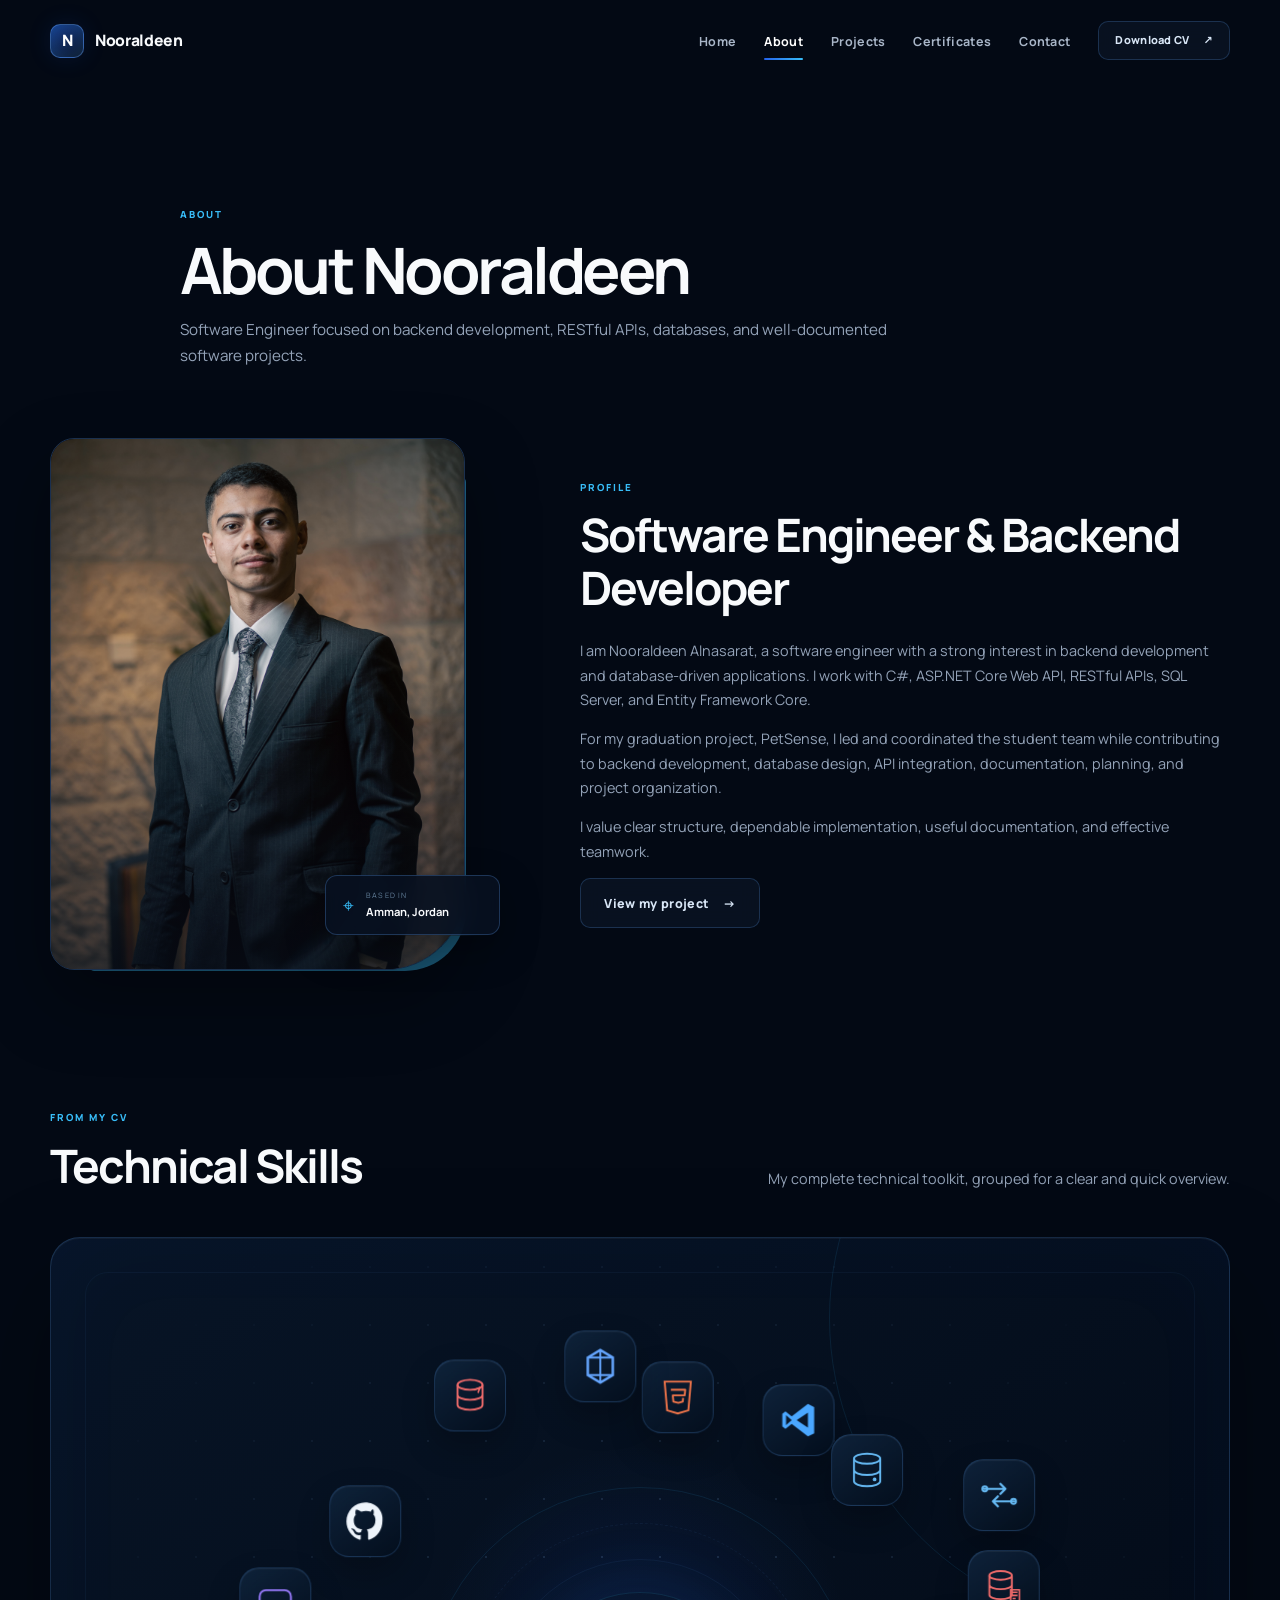
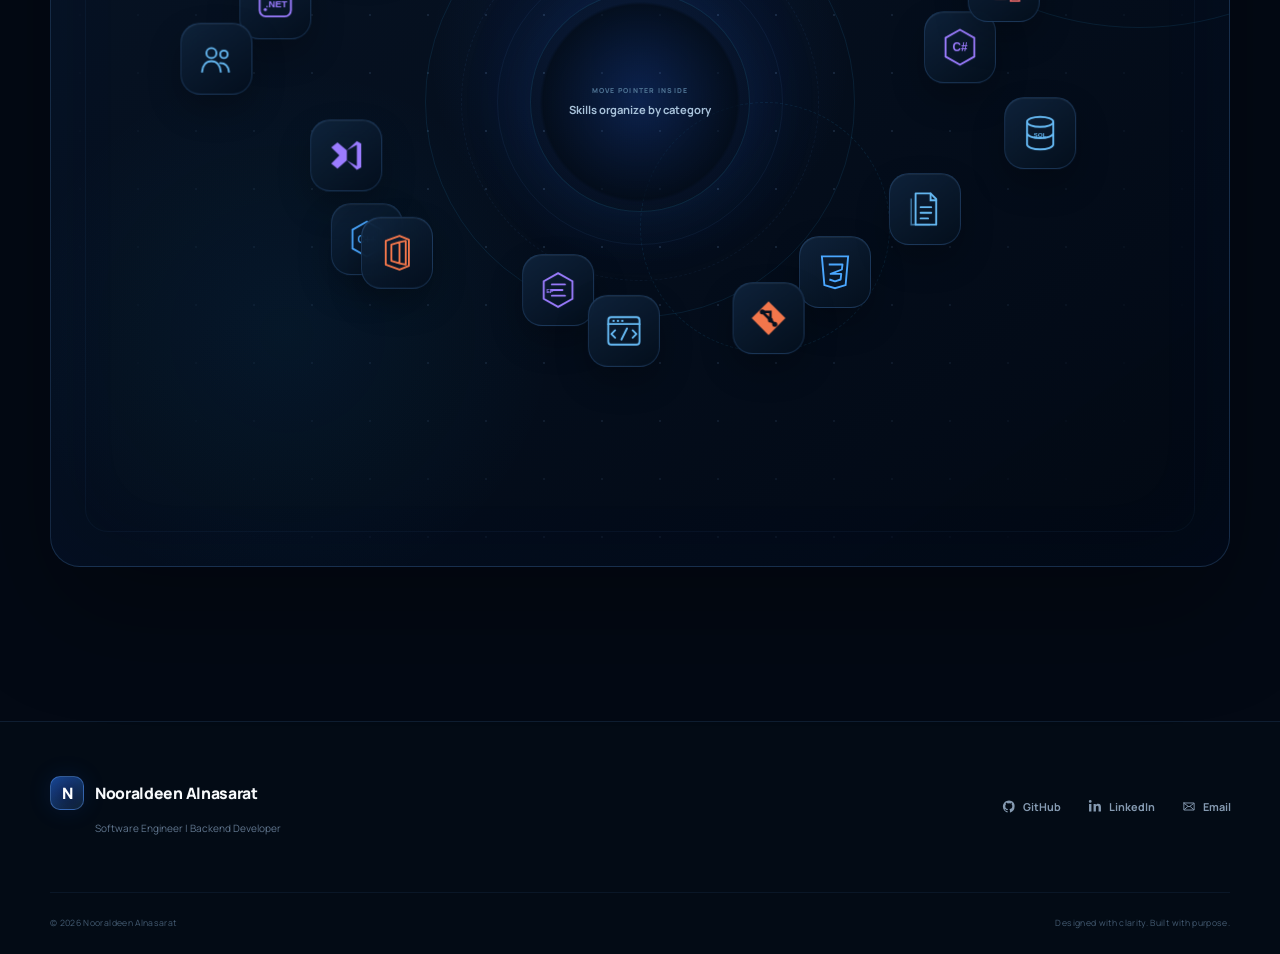
==== commit 7b6261ca: "Simplify portfolio content and align skills with CV" ====
--- a/about.html
+++ b/about.html
@@ -1,23 +1,33 @@
 <!DOCTYPE html>
 <html lang="en">
 <head>
-  <meta charset="UTF-8"><meta name="viewport" content="width=device-width, initial-scale=1.0"><meta name="description" content="About Nooraldeen Alnasarat — software engineering graduate focused on backend development and databases."><meta name="theme-color" content="#071120">
-  <title>About | Nooraldeen Alnasarat</title><link rel="preconnect" href="https://fonts.googleapis.com"><link rel="preconnect" href="https://fonts.gstatic.com" crossorigin><link href="https://fonts.googleapis.com/css2?family=Manrope:wght@400;500;600;700;800&display=swap" rel="stylesheet"><link rel="stylesheet" href="css/style.css"><script src="js/main.js" defer></script>
+  <meta charset="UTF-8"><meta name="viewport" content="width=device-width, initial-scale=1.0"><meta name="description" content="About Nooraldeen Alnasarat — software engineer focused on backend development, APIs, and databases."><meta name="theme-color" content="#071120">
+  <title>About | Nooraldeen Alnasarat</title><link rel="preconnect" href="https://fonts.googleapis.com"><link rel="preconnect" href="https://fonts.gstatic.com" crossorigin><link href="https://fonts.googleapis.com/css2?family=Manrope:wght@400;500;600;700;800&display=swap" rel="stylesheet"><link rel="stylesheet" href="css/style.css?v=5"><script src="js/main.js?v=5" defer></script><script src="js/skill-field.js?v=5" defer></script>
 </head>
 <body data-page="about">
   <a class="skip-link" href="#main">Skip to content</a><div class="cursor-glow" aria-hidden="true"></div><canvas class="network-canvas" aria-hidden="true"></canvas>
   <header class="site-header"><nav class="navbar container" aria-label="Primary navigation"><a class="brand" href="index.html"><span class="brand-mark">N</span><span>Nooraldeen</span></a><button class="menu-toggle" type="button" aria-label="Open navigation" aria-controls="nav-menu" aria-expanded="false"><span></span><span></span><span></span></button><div class="nav-menu" id="nav-menu"><a data-nav="home" href="index.html">Home</a><a data-nav="about" href="about.html">About</a><a data-nav="projects" href="projects.html">Projects</a><a data-nav="certificates" href="certificates.html">Certificates</a><a data-nav="contact" href="contact.html">Contact</a><a class="button button-small button-ghost resume-nav" href="assets/docs/Nooraldeen_Alnasarat_CV.pdf" download>Download CV <span>↗</span></a></div></nav></header>
   <main id="main">
-    <section class="page-hero container reveal"><p class="kicker">ABOUT ME</p><h1>Curious about how<br><span>good systems work.</span></h1><p>I’m a software engineering graduate who enjoys the structure behind digital products — the APIs, databases, decisions, and teamwork that make them dependable.</p></section>
-    <section class="section container about-layout">
+    <section class="simple-page-header container reveal"><p class="kicker">ABOUT</p><h1>About Nooraldeen</h1><p>Software Engineer focused on backend development, RESTful APIs, databases, and well-documented software projects.</p></section>
+    <section class="section container about-layout about-layout-compact">
       <div class="about-portrait reveal"><div class="image-frame"><img src="assets/images/profile.png" alt="Nooraldeen Alnasarat" width="6336" height="9504"></div><div class="location-pill"><span>⌖</span><div><small>BASED IN</small><strong>Amman, Jordan</strong></div></div></div>
-      <div class="about-story reveal reveal-delay"><p class="kicker">MY DIRECTION</p><h2>Turning thoughtful analysis into reliable software.</h2><p>I focus on backend development, relational databases, and RESTful APIs. My practical academic experience includes building and documenting software projects with ASP.NET Core Web API, SQL Server, and Entity Framework Core.</p><p>I’m interested in how reliable backend systems support real digital products. That same curiosity extends to game development — especially the technical work behind systems, mechanics, and features.</p><p>Leading a student graduation team also strengthened how I approach planning, communication, documentation, and shared responsibility.</p><div class="quote-line">“Strong software begins with clear thinking.”</div><a class="button button-secondary" href="projects.html">Explore my projects <span>→</span></a></div>
+      <div class="about-story reveal reveal-delay"><p class="kicker">PROFILE</p><h2>Software Engineer & Backend Developer</h2><p>I am Nooraldeen Alnasarat, a software engineer with a strong interest in backend development and database-driven applications. I work with C#, ASP.NET Core Web API, RESTful APIs, SQL Server, and Entity Framework Core.</p><p>For my graduation project, PetSense, I led and coordinated the student team while contributing to backend development, database design, API integration, documentation, planning, and project organization.</p><p>I value clear structure, dependable implementation, useful documentation, and effective teamwork.</p><a class="button button-secondary" href="projects.html">View my project <span>→</span></a></div>
     </section>
-    <section class="section container">
-      <div class="section-heading reveal"><div><p class="kicker">HOW I CONTRIBUTE</p><h2>A balanced foundation.</h2></div><p>Technical focus supported by documentation, coordination, and a practical product mindset.</p></div>
-      <div class="focus-grid"><article class="focus-card reveal"><span class="card-number">01</span><div class="icon-box">{ }</div><h3>Backend Development</h3><p>Server-side logic, API structure, and application foundations using ASP.NET Core.</p></article><article class="focus-card featured reveal reveal-delay"><span class="card-number">02</span><div class="icon-box">▱</div><h3>Databases</h3><p>Relational modeling, SQL Server, and data access with Entity Framework Core.</p></article><article class="focus-card reveal reveal-delay-2"><span class="card-number">03</span><div class="icon-box">✓</div><h3>Documentation & Teamwork</h3><p>Clear project organization, collaborative planning, and practical technical documentation.</p></article></div>
+    <section class="section container skills-section" id="skills" aria-labelledby="skills-heading">
+      <div class="section-heading reveal"><div><p class="kicker">FROM MY CV</p><h2 id="skills-heading">Technical Skills</h2></div><p>My complete technical toolkit, grouped for a clear and quick overview.</p></div>
+      <div class="universe-shell skill-field reveal" data-skill-field aria-label="Interactive technical skills">
+        <div class="universe-ambient" aria-hidden="true"><i></i><i></i><i></i></div>
+        <div class="skill-category-label" data-category-label="languages">PROGRAMMING LANGUAGES</div><div class="skill-category-label" data-category-label="backend">BACKEND DEVELOPMENT</div><div class="skill-category-label" data-category-label="databases">DATABASES</div><div class="skill-category-label" data-category-label="tools">TOOLS</div><div class="skill-category-label" data-category-label="productivity">PRODUCTIVITY TOOLS</div><div class="skill-category-label" data-category-label="other">OTHER SKILLS</div>
+        <button class="skill-orb" type="button" data-category="languages" data-tech-icon="csharp" data-tooltip="C#" aria-label="C#"></button><button class="skill-orb" type="button" data-category="languages" data-tech-icon="cpp" data-tooltip="C++" aria-label="C++"></button><button class="skill-orb" type="button" data-category="languages" data-tech-icon="html" data-tooltip="HTML" aria-label="HTML"></button><button class="skill-orb" type="button" data-category="languages" data-tech-icon="css" data-tooltip="CSS" aria-label="CSS"></button>
+        <button class="skill-orb" type="button" data-category="backend" data-tech-icon="dotnet" data-tooltip="ASP.NET Core Web API" aria-label="ASP.NET Core Web API"></button><button class="skill-orb" type="button" data-category="backend" data-tech-icon="rest" data-tooltip="RESTful APIs" aria-label="RESTful APIs"></button><button class="skill-orb" type="button" data-category="backend" data-tech-icon="efcore" data-tooltip="Entity Framework Core" aria-label="Entity Framework Core"></button>
+        <button class="skill-orb" type="button" data-category="databases" data-tech-icon="sqlserver" data-tooltip="SQL Server" aria-label="SQL Server"></button><button class="skill-orb" type="button" data-category="databases" data-tech-icon="sql" data-tooltip="SQL" aria-label="SQL"></button>
+        <button class="skill-orb" type="button" data-category="tools" data-tech-icon="visualstudio" data-tooltip="Visual Studio" aria-label="Visual Studio"></button><button class="skill-orb" type="button" data-category="tools" data-tech-icon="vscode" data-tooltip="VS Code" aria-label="VS Code"></button><button class="skill-orb" type="button" data-category="tools" data-tech-icon="git" data-tooltip="Git" aria-label="Git"></button><button class="skill-orb" type="button" data-category="tools" data-tech-icon="github" data-tooltip="GitHub" aria-label="GitHub"></button><button class="skill-orb" type="button" data-category="tools" data-tech-icon="ssms" data-tooltip="SQL Server Management Studio" aria-label="SQL Server Management Studio"></button>
+        <button class="skill-orb" type="button" data-category="productivity" data-tech-icon="office" data-tooltip="Basic Microsoft Office" aria-label="Basic knowledge of Microsoft Office"></button><button class="skill-orb" type="button" data-category="productivity" data-tech-icon="googleworkspace" data-tooltip="Basic Google Workspace" aria-label="Basic knowledge of Google Workspace"></button>
+        <button class="skill-orb" type="button" data-category="other" data-tech-icon="docs" data-tooltip="Documentation" aria-label="Documentation"></button><button class="skill-orb" type="button" data-category="other" data-tech-icon="team" data-tooltip="Team Coordination" aria-label="Team Coordination"></button><button class="skill-orb" type="button" data-category="other" data-tech-icon="database" data-tooltip="Database Design" aria-label="Database Design"></button><button class="skill-orb" type="button" data-category="other" data-tech-icon="frontend" data-tooltip="Basic Frontend Development" aria-label="Basic Frontend Development"></button>
+        <div class="skill-field-message" aria-hidden="true"><span>MOVE POINTER INSIDE</span><strong>Skills organize by category</strong></div>
+      </div>
+      <p class="universe-hint reveal"><span aria-hidden="true">✦</span> Move your pointer into the field to organize the skills. Hover—or tap—a logo to see its name.</p>
     </section>
-    <section class="section container"><div class="skills-panel reveal"><div><p class="kicker">WORKING TOOLKIT</p><h2>Technologies I build with.</h2></div><div class="skill-cloud"><span>ASP.NET Core Web API</span><span>C#</span><span>RESTful APIs</span><span>SQL Server</span><span>Entity Framework Core</span><span>Database Design</span><span>Git & GitHub</span><span>Flutter Integration</span><span>Technical Documentation</span></div></div></section>
   </main>
-  <footer class="site-footer"><div class="container footer-main"><div><a class="brand" href="index.html"><span class="brand-mark">N</span><span>Nooraldeen Alnasarat</span></a><p>Software Engineering Graduate | Backend Developer</p></div><div class="footer-links"><a href="https://github.com/Nooraldeen2003" target="_blank" rel="noopener noreferrer">GitHub</a><a href="https://www.linkedin.com/in/nooraldeen-alnasarat-7274792aa/" target="_blank" rel="noopener noreferrer">LinkedIn</a><a href="mailto:nooraldeen.alnasarat03@gmail.com">Email</a></div></div><div class="container footer-bottom"><span>© <span data-year></span> Nooraldeen Alnasarat</span><span>Designed with clarity. Built with purpose.</span></div></footer>
+  <footer class="site-footer"><div class="container footer-main"><div><a class="brand" href="index.html"><span class="brand-mark">N</span><span>Nooraldeen Alnasarat</span></a><p>Software Engineer | Backend Developer</p></div><div class="footer-links"><a href="https://github.com/Nooraldeen2003" target="_blank" rel="noopener noreferrer">GitHub</a><a href="https://www.linkedin.com/in/nooraldeen-alnasarat-7274792aa/" target="_blank" rel="noopener noreferrer">LinkedIn</a><a href="mailto:nooraldeen.alnasarat03@gmail.com">Email</a></div></div><div class="container footer-bottom"><span>© <span data-year></span> Nooraldeen Alnasarat</span><span>Designed with clarity. Built with purpose.</span></div></footer>
 </body></html>
--- a/css/style.css
+++ b/css/style.css
@@ -103,5 +103,459 @@
   .container { width: min(calc(100% - 32px), var(--container)); }.hero { min-height: auto; grid-template-columns: 1fr; padding-top: 60px; padding-bottom: 75px; text-align: center; }.hero-copy { order: 2; }.portrait-stage { order: 1; width: min(78vw,340px); }.hero-intro { margin-inline: auto; }.hero-actions,.social-row { justify-content: center; }.eyebrow { line-height: 1.5; }.portrait-card { border-radius: 24px 24px 80px 24px; }.data-tag { display: none; }.tech-strip { margin-top: 0; }.section { padding-top: 85px; }.section-compact { padding-top: 65px;padding-bottom:75px; }.focus-grid { grid-template-columns: 1fr; }.focus-card:last-child { grid-column: auto; }.project-teaser { align-items: flex-start; flex-direction: column; }.project-teaser .button { width: 100%; }.page-hero { padding-top: 85px; padding-bottom: 40px; }.about-layout { grid-template-columns: 1fr; padding-top: 30px; }.about-portrait { width: min(86%,390px); margin-inline:auto; }.location-pill { right:-15px; }.skills-panel { padding: 30px; }.project-card { padding: 25px 20px 35px; }.project-index { top: 20px;right:20px; }.project-visual { min-height: 360px; }.contribution-box ul { grid-template-columns: 1fr; }.certificate-grid { grid-template-columns: 1fr; }.certificate-card { min-height: auto; }.certificate-body { padding: 38px 28px 30px; }.certificate-header,.certificate-action { padding-inline:28px; }.learning-line { padding-bottom:65px; }.contact-hero { padding-top:85px; }.contact-grid { grid-template-columns:1fr; }.contact-card:last-child { grid-column:auto; }.contact-meta { align-items:stretch; flex-direction:column; gap:22px; }.contact-meta > i { width:60px;height:1px;margin:auto; }.footer-main { padding-block:45px; align-items:flex-start; flex-direction:column; }.footer-main p { margin-left:0; }.footer-bottom { padding-block:18px; align-items:flex-start; flex-direction:column; gap:7px; }
 }
 @media (max-width: 460px) { .hero h1,.page-hero h1,.contact-hero h1 { font-size:2.55rem; }.hero-actions .button { width:100%; }.social-row > span { width:100%; padding:0;border:0; }.portrait-stage { width:82vw; }.portrait-label { right:24px;bottom:25px;left:25px; }.footer-links { width:100%; justify-content:space-between; gap:15px; }.certificate-body dl div { grid-template-columns:85px 1fr; } }
+/* Robust phone layout: iOS and Android, 320px-720px */
+@media (max-width: 720px) {
+  :root { --header: 68px; --mobile-gutter: clamp(16px, 4.5vw, 24px); }
+  html, body { max-width: 100%; overflow-x: clip; }
+  body { font-size: 15px; padding-bottom: env(safe-area-inset-bottom); }
+  body.menu-open { overflow: hidden; touch-action: none; }
+  body::after { background-size: 42px 42px; }
+  main, section, article, header, footer, nav, div { min-width: 0; }
+  .container { width: calc(100% - (var(--mobile-gutter) * 2)); }
+
+  .site-header { height: calc(var(--header) + env(safe-area-inset-top)); padding-top: env(safe-area-inset-top); }
+  .navbar { gap: 12px; }
+  .brand { font-size: .9rem; }
+  .brand-mark { width: 32px; height: 32px; border-radius: 9px; }
+  .menu-toggle { width: 42px; height: 42px; flex: 0 0 42px; }
+  .nav-menu {
+    top: calc(var(--header) + env(safe-area-inset-top));
+    right: var(--mobile-gutter); left: var(--mobile-gutter);
+    max-height: calc(100dvh - var(--header) - env(safe-area-inset-top) - 16px);
+    padding: 14px; overflow-y: auto; overscroll-behavior: contain;
+    border-radius: 14px;
+  }
+  .nav-menu > a:not(.button) { padding: 10px 12px; }
+
+  .hero {
+    min-height: auto; grid-template-columns: minmax(0, 1fr); gap: 38px;
+    padding-top: clamp(34px, 9vw, 56px); padding-bottom: 60px;
+  }
+  .portrait-stage { width: min(74vw, 310px); max-width: 100%; }
+  .portrait-card { border-radius: 20px 20px 62px 20px; }
+  .portrait-card::before { border-radius: 15px 15px 56px 15px; }
+  .orbit { display: none; }
+  .portrait-label { right: 22px; bottom: 22px; left: 22px; }
+  .portrait-label span { font-size: .72rem; letter-spacing: .19em; }
+  .portrait-label small { font-size: .43rem; letter-spacing: .12em; }
+  .eyebrow { max-width: 100%; justify-content: center; flex-wrap: wrap; gap: 7px; margin-bottom: 18px; font-size: .57rem; letter-spacing: .1em; }
+  .hero h1, .page-hero h1, .contact-hero h1 {
+    font-size: clamp(2.1rem, 10.4vw, 2.85rem); line-height: 1.07; letter-spacing: -.045em;
+    overflow-wrap: normal; word-break: normal;
+  }
+  .hero-name { font-size: .94rem; }
+  .hero-intro { margin-bottom: 25px; font-size: .88rem; line-height: 1.78; }
+  .hero-actions { gap: 10px; }
+  .hero-actions .button { width: min(100%, 360px); min-height: 52px; }
+  .social-row { gap: 14px 18px; margin-top: 28px; font-size: .67rem; }
+
+  .tech-list {
+    display: grid; grid-template-columns: repeat(2, minmax(0, 1fr));
+    gap: 9px; padding-block: 18px; white-space: normal; overflow: visible;
+  }
+  .tech-list > span { grid-column: 1 / -1; margin-bottom: 2px; text-align: center; }
+  .tech-list i { display: none; }
+  .tech-list strong { padding: 8px 6px; border: 1px solid rgba(96,165,250,.1); border-radius: 7px; text-align: center; font-size: .59rem; background: rgba(15,27,45,.45); }
+  .tech-list strong:last-child { grid-column: 1 / -1; }
+
+  .section { padding-top: 72px; }
+  .section-heading { gap: 12px; margin-bottom: 30px; }
+  .section-heading h2, .about-story h2, .skills-panel h2, .project-teaser h2, .learning-line h2 { font-size: clamp(1.65rem, 8vw, 2.15rem); }
+  .section-heading > p { font-size: .82rem; }
+  .focus-grid { gap: 13px; }
+  .focus-card { min-height: auto; padding: 25px 22px; }
+  .focus-card .icon-box { margin-bottom: 35px; }
+  .project-teaser { gap: 28px; padding: 28px 22px; border-radius: 17px; }
+  .project-teaser p:not(.kicker) { font-size: .8rem; }
+
+  .page-hero { padding-top: clamp(58px, 15vw, 82px); padding-bottom: 30px; }
+  .page-hero > p:last-child { margin-top: 19px; font-size: .84rem; line-height: 1.75; }
+  .page-hero::after { margin-top: 30px; }
+  .about-layout { gap: 48px; }
+  .about-portrait { width: min(82vw, 350px); max-width: 100%; }
+  .image-frame { border-radius: 20px 20px 58px 20px; }
+  .location-pill { right: 10px; bottom: 12px; min-width: 158px; padding: 10px 13px; }
+  .about-story > p:not(.kicker) { font-size: .83rem; }
+  .skills-panel { gap: 25px; padding: 26px 21px; }
+  .skill-cloud { gap: 7px; }
+  .skill-cloud span { padding: 8px 10px; font-size: .61rem; }
+
+  .projects-list { gap: 26px; padding-top: 25px; }
+  .project-card { gap: 10px; padding: 22px 18px 30px; border-radius: 18px; }
+  .project-index { top: 18px; right: 18px; }
+  .project-topline { max-width: calc(100% - 58px); flex-wrap: wrap; gap: 8px 12px; margin-bottom: 20px; }
+  .project-content h2 { font-size: clamp(2rem, 10vw, 2.65rem); }
+  .project-role { line-height: 1.7; overflow-wrap: anywhere; }
+  .project-content > p { font-size: .78rem; line-height: 1.72; }
+  .project-visual { width: 100%; min-height: 320px; overflow: hidden; }
+  .project-visual::before { width: min(82vw, 320px); height: min(82vw, 320px); }
+  .visual-orbit { width: min(76vw, 285px); height: min(76vw, 285px); }
+  .app-window { width: min(66vw, 225px); height: min(84vw, 290px); }
+  .phone-outline { width: min(57vw, 195px); height: min(103vw, 360px); }
+  .analysis-chip { right: 2px; bottom: 38px; }
+  .contribution-box { margin: 20px 0; padding: 17px 16px; }
+  .contribution-box ul { gap: 7px; }
+  .inline-tags { gap: 6px; }
+  .inline-tags span { padding: 5px 8px; font-size: .54rem; }
+
+  .certificate-grid { gap: 16px; }
+  .certificate-card { border-radius: 18px; }
+  .certificate-header { padding: 25px 21px; }
+  .certificate-body { padding: 31px 21px 26px; }
+  .certificate-body h2 { font-size: clamp(1.45rem, 7vw, 1.9rem); }
+  .certificate-body dl { margin-top: 28px; }
+  .certificate-body dl div { grid-template-columns: minmax(76px, .45fr) 1fr; gap: 10px; }
+  .certificate-body dd { overflow-wrap: anywhere; }
+  .certificate-action { min-height: 58px; padding-inline: 21px; }
+  .learning-line { grid-template-columns: 1fr; gap: 20px; }
+
+  .contact-hero { width: calc(100% - (var(--mobile-gutter) * 2)); padding-top: clamp(60px, 15vw, 85px); padding-bottom: 52px; }
+  .contact-hero > p:not(.kicker) { font-size: .83rem; line-height: 1.75; }
+  .availability { max-width: 100%; font-size: .56rem; }
+  .email-display { max-width: 100%; gap: 8px; font-size: clamp(.68rem, 3.45vw, .93rem); overflow-wrap: anywhere; word-break: break-word; }
+  .email-display span { min-width: 0; }
+  .contact-grid { gap: 12px; }
+  .contact-card { min-height: 195px; padding: 24px 21px; }
+  .contact-card > i { top: 24px; right: 21px; }
+  .contact-meta { gap: 20px; padding-top: 42px; padding-bottom: 70px; }
+
+  .site-footer { margin-top: 60px; }
+  .footer-main { gap: 30px; padding-block: 38px; }
+  .footer-links { flex-wrap: wrap; }
+  .footer-bottom { padding-bottom: calc(18px + env(safe-area-inset-bottom)); }
+}
+
+@media (max-width: 380px) {
+  :root { --mobile-gutter: 14px; }
+  .brand { font-size: .82rem; gap: 9px; }
+  .hero { gap: 32px; padding-top: 30px; }
+  .portrait-stage { width: min(72vw, 270px); }
+  .hero h1, .page-hero h1, .contact-hero h1 { font-size: clamp(2rem, 10.5vw, 2.4rem); }
+  .eyebrow-divider { display: none; }
+  .hero-actions .button { width: 100%; }
+  .social-row { gap: 12px; }
+  .project-visual { min-height: 295px; }
+  .analysis-chip { padding: 8px 10px; }
+  .certificate-body dl div { grid-template-columns: 72px 1fr; }
+  .footer-links { gap: 18px; }
+}
+
+@media (max-width: 340px) {
+  .brand > span:last-child { max-width: 112px; overflow: hidden; text-overflow: ellipsis; }
+  .hero h1, .page-hero h1, .contact-hero h1 { font-size: 1.95rem; }
+  .portrait-stage { width: 235px; }
+  .tech-list { grid-template-columns: 1fr; }
+  .tech-list > span, .tech-list strong:last-child { grid-column: auto; }
+  .project-topline { max-width: calc(100% - 45px); }
+  .contact-card { padding-inline: 18px; }
+}
+
+@media (max-height: 500px) and (orientation: landscape) and (max-width: 980px) {
+  .nav-menu { max-height: calc(100dvh - var(--header) - 10px); }
+  .hero { min-height: auto; padding-top: 35px; }
+  .portrait-stage { width: min(34vw, 280px); }
+}
+
+@supports not (overflow: clip) {
+  @media (max-width: 720px) { html, body { overflow-x: hidden; } }
+}
+
+/* ================================================================
+   CINEMATIC REDESIGN LAYER
+   ================================================================ */
+:root {
+  --bg-main: #030914;
+  --bg-secondary: #071120;
+  --bg-card: rgba(11, 27, 48, .76);
+  --ease-premium: cubic-bezier(.2, .75, .2, 1);
+  --ease-out-expo: cubic-bezier(.16, 1, .3, 1);
+}
+
+html { background: var(--bg-main); }
+html,body { max-width:100%; overflow-x:clip; }
+body::before {
+  background:
+    radial-gradient(circle at 74% 12%, rgba(37,99,235,.18), transparent 28%),
+    radial-gradient(circle at 8% 55%, rgba(14,165,233,.075), transparent 27%),
+    radial-gradient(circle at 58% 90%, rgba(30,64,175,.075), transparent 30%),
+    linear-gradient(145deg, #030914 0%, #061120 52%, #020711 100%);
+}
+body::after { opacity: .13; background-size: 72px 72px; }
+
+.ambient-vignette { position: fixed; inset: 0; z-index: -1; pointer-events: none; background: radial-gradient(circle at center, transparent 32%, rgba(0,4,11,.48) 100%); }
+.ambient-vignette::before { content: ""; position: absolute; inset: 0; opacity: .025; background-image: url("data:image/svg+xml,%3Csvg viewBox='0 0 180 180' xmlns='http://www.w3.org/2000/svg'%3E%3Cfilter id='n'%3E%3CfeTurbulence type='fractalNoise' baseFrequency='.8' numOctaves='3' stitchTiles='stitch'/%3E%3C/filter%3E%3Crect width='100%25' height='100%25' filter='url(%23n)' opacity='.8'/%3E%3C/svg%3E"); }
+
+.scroll-progress { position: fixed; z-index: 1300; top: 0; left: 0; width: 100%; height: 2px; transform: scaleX(0); transform-origin: left; background: linear-gradient(90deg, #2563eb, #38bdf8, #bfdbfe); box-shadow: 0 0 14px rgba(56,189,248,.62); pointer-events: none; }
+.page-curtain { position: fixed; z-index: 2200; inset: 0; display: grid; place-items: center; pointer-events: none; opacity: 0; background: #030914; transition: opacity .32s var(--ease-premium); }
+.page-curtain::before { content: "N"; display: grid; width: 48px; height: 48px; place-items: center; border: 1px solid rgba(96,165,250,.42); border-radius: 14px; color: #fff; background: linear-gradient(145deg,rgba(37,99,235,.65),rgba(7,17,32,.9)); box-shadow: 0 0 45px rgba(37,99,235,.28); font-weight: 800; }
+body.is-leaving .page-curtain { opacity: 1; pointer-events: auto; }
+
+.site-header { transition: background .35s ease, border-color .35s ease, box-shadow .35s ease; }
+.site-header.scrolled { background: rgba(3,9,20,.74); border-color: rgba(96,165,250,.14); box-shadow: 0 15px 50px rgba(0,0,0,.2); }
+.brand-mark { position: relative; overflow: hidden; }
+.brand-mark::after { content: ""; position: absolute; inset: -40% auto -40% -80%; width: 42%; transform: rotate(17deg); background: linear-gradient(90deg,transparent,rgba(255,255,255,.4),transparent); animation: brandScan 6s ease-in-out infinite; }
+
+.button { position: relative; overflow: hidden; isolation: isolate; }
+.button::before { content: ""; position: absolute; z-index: -1; top: -110%; left: -32%; width: 28%; height: 320%; transform: rotate(22deg) translateX(-320%); background: linear-gradient(90deg,transparent,rgba(255,255,255,.18),transparent); transition: transform .7s var(--ease-out-expo); }
+.button:hover::before { transform: rotate(22deg) translateX(620%); }
+.button span { transition: transform .3s var(--ease-premium); }
+.button:hover span { transform: translateX(3px); }
+
+.brand-icon { display: inline-grid; width: 14px; height: 14px; place-items: center; flex: 0 0 14px; color: currentColor; font-style: normal; }
+.brand-icon svg, [data-icon] svg { display: block; width: 100%; height: 100%; fill: currentColor; }
+.social-row a, .footer-links a { display: inline-flex; align-items: center; gap: 7px; }
+
+.hero { position: relative; }
+.hero::before { content: ""; position: absolute; z-index: -1; top: 13%; left: -18%; width: 45%; height: 45%; border-radius: 50%; background: rgba(37,99,235,.09); filter: blur(90px); }
+.hero-copy { position: relative; }
+.hero-copy::after { content: ""; position: absolute; top: -70px; left: -42px; width: 1px; height: 150px; background: linear-gradient(to bottom,transparent,rgba(56,189,248,.55),transparent); box-shadow: 0 0 13px rgba(56,189,248,.38); }
+.hero h1 { text-wrap: balance; text-shadow: 0 18px 70px rgba(0,0,0,.3); }
+.portrait-stage { transform-style: preserve-3d; perspective: 1000px; }
+.portrait-card { transform: rotateX(var(--portrait-y,0deg)) rotateY(var(--portrait-x,0deg)); transition: transform .5s var(--ease-out-expo); will-change: transform; }
+.portrait-card::after { content: ""; position: absolute; z-index: 4; inset: 0; pointer-events: none; opacity: var(--portrait-light,.25); background: radial-gradient(circle at var(--light-x,65%) var(--light-y,25%),rgba(147,197,253,.2),transparent 34%); mix-blend-mode: screen; }
+.data-tag { animation: tagDrift 5.5s ease-in-out infinite; }
+.tag-db { animation-delay: -2.1s; }
+
+.focus-card, .certificate-card, .contact-card, .project-teaser, .skills-panel {
+  --tilt-x: 0deg; --tilt-y: 0deg;
+  transform: perspective(1000px) rotateX(var(--tilt-x)) rotateY(var(--tilt-y)) translateY(var(--lift,0px));
+  transform-style: preserve-3d; will-change: transform;
+  transition: transform .4s var(--ease-out-expo), border-color .35s ease, box-shadow .35s ease;
+}
+.focus-card:hover, .certificate-card:hover, .contact-card:hover { --lift: -7px; }
+.focus-card > *, .certificate-card > *, .contact-card > * { transform: translateZ(10px); }
+
+/* Technical Universe */
+.universe-section { padding-top: 135px; }
+.universe-shell { position: relative; height: 720px; overflow: hidden; border: 1px solid rgba(96,165,250,.2); border-radius: 30px; background: radial-gradient(circle at 50% 45%,rgba(37,99,235,.13),transparent 27%), radial-gradient(circle at 20% 75%,rgba(14,165,233,.06),transparent 23%), linear-gradient(145deg,rgba(8,22,40,.92),rgba(2,9,20,.96)); box-shadow: inset 0 1px rgba(255,255,255,.045), inset 0 0 100px rgba(37,99,235,.035), 0 45px 110px rgba(0,0,0,.3); isolation: isolate; cursor: crosshair; }
+.universe-shell::before { content: ""; position: absolute; inset: 0; z-index: -1; opacity: .27; background-image: radial-gradient(circle,rgba(147,197,253,.7) 0 1px,transparent 1.4px); background-size: 58px 58px; mask-image: radial-gradient(circle at 50% 50%,#000,transparent 82%); }
+.universe-shell::after { content: ""; position: absolute; inset: 34px; z-index: 1; border: 1px solid rgba(96,165,250,.055); border-radius: 23px; pointer-events: none; }
+.constellation-canvas { position: absolute; z-index: 0; inset: 0; width: 100%; height: 100%; pointer-events: none; }
+.universe-ambient { position: absolute; inset: 0; z-index: -1; pointer-events: none; }
+.universe-ambient i { position: absolute; border: 1px solid rgba(56,189,248,.1); border-radius: 50%; animation: spin 45s linear infinite; }
+.universe-ambient i:nth-child(1) { width: 430px; height: 430px; top: 50%; left: 50%; transform: translate(-50%,-50%); }
+.universe-ambient i:nth-child(2) { width: 250px; height: 250px; top: 50%; left: 50%; border-style: dashed; animation-direction: reverse; animation-duration: 30s; }
+.universe-ambient i:nth-child(3) { width: 620px; height: 620px; top: -230px; right: -220px; animation-duration: 55s; }
+.universe-core { position: absolute; z-index: 2; top: 50%; left: 50%; display: grid; width: 146px; height: 146px; place-content: center; transform: translate(-50%,-50%); border: 1px solid rgba(56,189,248,.22); border-radius: 50%; text-align: center; background: radial-gradient(circle at 35% 30%,rgba(59,130,246,.3),rgba(5,15,29,.92) 60%); box-shadow: 0 0 0 20px rgba(37,99,235,.025),0 0 0 43px rgba(37,99,235,.018),0 0 70px rgba(37,99,235,.23),inset 0 0 35px rgba(56,189,248,.12); pointer-events: none; animation: coreBreath 4.5s ease-in-out infinite; }
+.universe-core span,.universe-core strong,.universe-core small { display: block; }
+.universe-shell.has-focus .universe-core { opacity: .16; transform: translate(-50%,-50%) scale(.86); transition: opacity .45s ease,transform .45s var(--ease-out-expo); }
+.universe-core span { color: #567a9d; font-size: .43rem; font-weight: 800; letter-spacing: .2em; }
+.universe-core strong { margin: 2px 0; font-size: .75rem; letter-spacing: .15em; }
+.universe-core small { color: #4e6b86; font-size: .38rem; letter-spacing: .12em; }
+.skill-node { position: absolute; z-index: 4; top: 0; left: 0; display: inline-flex; min-height: 34px; align-items: center; justify-content: center; padding: 8px 13px; border: 1px solid rgba(96,165,250,.2); border-radius: 999px; color: #a9bfd6; background: rgba(8,20,37,.83); box-shadow: 0 9px 24px rgba(0,0,0,.22),inset 0 1px rgba(255,255,255,.04); backdrop-filter: blur(10px); font: inherit; font-size: .61rem; font-weight: 700; letter-spacing: .02em; white-space: nowrap; cursor: pointer; will-change: transform,opacity; transition: color .25s ease,border-color .25s ease,background .25s ease,box-shadow .25s ease,opacity .25s ease; }
+.skill-node::before { content: ""; width: 5px; height: 5px; margin-right: 8px; border-radius: 50%; background: #3b82f6; box-shadow: 0 0 9px #3b82f6; }
+.skill-node:hover,.skill-node:focus-visible,.skill-node.is-active,.skill-node.is-related { color: #f8fbff; border-color: rgba(56,189,248,.5); background: rgba(20,52,85,.9); box-shadow: 0 12px 34px rgba(0,0,0,.27),0 0 22px rgba(37,99,235,.16),inset 0 1px rgba(255,255,255,.07); }
+.skill-node.is-active { z-index: 7; border-color: rgba(125,211,252,.8); background: linear-gradient(135deg,rgba(37,99,235,.92),rgba(14,116,174,.92)); box-shadow: 0 0 34px rgba(37,99,235,.42); }
+.skill-node.is-active::before { background: #dff7ff; box-shadow: 0 0 12px #fff; }
+.skill-node.is-dimmed { opacity: .25; }
+.skill-node-primary { color: #ddecff; border-color: rgba(56,189,248,.36); }
+.skill-readout { position: absolute; z-index: 8; right: 27px; bottom: 25px; left: 27px; display: grid; grid-template-columns: auto 1fr auto; align-items: center; gap: 22px; min-height: 92px; padding: 17px 21px; border: 1px solid rgba(96,165,250,.16); border-radius: 15px; background: rgba(3,11,23,.76); backdrop-filter: blur(18px); box-shadow: 0 15px 45px rgba(0,0,0,.24); }
+.skill-readout-index { color: #3e6284; font-size: .48rem; font-weight: 800; letter-spacing: .14em; writing-mode: vertical-rl; transform: rotate(180deg); }
+.skill-readout div { min-width: 0; }
+.skill-readout small,.skill-readout strong { display: block; }
+.skill-readout small { color: #4c708f; font-size: .43rem; font-weight: 800; letter-spacing: .18em; }
+.skill-readout strong { margin: 2px 0; font-size: .8rem; }
+.skill-readout p { margin: 0; color: #70869d; font-size: .64rem; line-height: 1.5; }
+.skill-readout-signal { width: 35px; height: 35px; border: 1px solid rgba(56,189,248,.25); border-radius: 50%; background: radial-gradient(circle,#38bdf8 0 2px,transparent 3px); box-shadow: inset 0 0 16px rgba(56,189,248,.1); animation: signalPulse 2.4s ease-out infinite; }
+.universe-hint { margin: 17px 0 0; color: #536d87; text-align: center; font-size: .62rem; letter-spacing: .025em; }
+.universe-hint span { margin-right: 7px; color: #38bdf8; }
+
+.contact-icon { overflow: hidden; }
+.contact-icon svg { width: 19px; height: 19px; }
+.footer-links .brand-icon { width: 13px; height: 13px; }
+
+@keyframes brandScan { 0%,72%{left:-80%}90%,100%{left:140%} }
+@keyframes tagDrift { 0%,100%{transform:translate3d(0,0,0)}50%{transform:translate3d(0,-7px,0)} }
+@keyframes coreBreath { 0%,100%{box-shadow:0 0 0 20px rgba(37,99,235,.025),0 0 0 43px rgba(37,99,235,.018),0 0 60px rgba(37,99,235,.18),inset 0 0 35px rgba(56,189,248,.1)}50%{box-shadow:0 0 0 24px rgba(37,99,235,.038),0 0 0 50px rgba(37,99,235,.022),0 0 90px rgba(37,99,235,.3),inset 0 0 42px rgba(56,189,248,.16)} }
+@keyframes signalPulse { 0%{box-shadow:0 0 0 0 rgba(56,189,248,.2),inset 0 0 16px rgba(56,189,248,.12)}70%,100%{box-shadow:0 0 0 14px transparent,inset 0 0 16px rgba(56,189,248,.12)} }
+
+@media (max-width: 980px) {
+  .universe-shell { height: 680px; }
+  .skill-node { font-size: .57rem; }
+}
+
+@media (max-width: 720px) {
+  .hero-copy::after { display: none; }
+  .portrait-card { transform: none !important; }
+  .universe-section { padding-top: 85px; }
+  .universe-shell { height: 650px; border-radius: 20px; cursor: default; }
+  .universe-shell::after { inset: 12px; border-radius: 15px; }
+  .universe-core { width: 105px; height: 105px; }
+  .universe-ambient i:nth-child(1) { width: 300px; height: 300px; }
+  .universe-ambient i:nth-child(2) { width: 185px; height: 185px; }
+  .skill-node { min-height: 31px; padding: 6px 9px; font-size: .49rem; }
+  .skill-node::before { width: 4px; height: 4px; margin-right: 6px; }
+  .skill-readout { right: 12px; bottom: 12px; left: 12px; grid-template-columns: 1fr auto; gap: 10px; min-height: 94px; padding: 14px; }
+  .skill-readout-index { display: none; }
+  .skill-readout p { font-size: .58rem; }
+  .skill-readout-signal { width: 29px; height: 29px; }
+  .universe-hint { font-size: .56rem; line-height: 1.6; }
+  .focus-card,.certificate-card,.contact-card,.project-teaser,.skills-panel { transform: none !important; }
+}
+
+@media (max-width: 380px) {
+  .universe-shell { height: 620px; }
+  .skill-node { font-size: .45rem; padding-inline: 8px; }
+  .skill-readout strong { font-size: .72rem; }
+}
+
+/* Clear identity, core stack logos, and practical skill field */
+.cursor-glow {
+  z-index: 1150; width: 390px; height: 390px;
+  background: radial-gradient(circle,rgba(125,211,252,.19) 0%,rgba(56,189,248,.11) 22%,rgba(37,99,235,.055) 43%,transparent 69%);
+  filter: blur(3px); mix-blend-mode: screen;
+}
+.identity-heading { font-size: clamp(3rem,6.5vw,5.6rem) !important; }
+.identity-heading span { background: linear-gradient(90deg,#93c5fd 0%,#38bdf8 80%); -webkit-background-clip:text; background-clip:text; }
+.hero .identity-heading + .hero-intro { max-width: 690px; margin-top: 24px; }
+
+.core-stack { position: relative; z-index: 3; padding: 28px 0; border-block: 1px solid rgba(96,165,250,.12); background: rgba(4,13,25,.76); backdrop-filter: blur(14px); }
+.core-stack > .container { display: grid; grid-template-columns: 190px 1fr; align-items: center; gap: 32px; }
+.core-stack-heading span { display:block; color:#5d7791; font-size:.55rem; font-weight:800; letter-spacing:.2em; }
+.core-stack-heading p { margin:6px 0 0; color:#8194aa; font-size:.66rem; line-height:1.55; }
+.core-stack-grid { display:grid; grid-template-columns:repeat(5,minmax(0,1fr)); gap:10px; }
+.core-tech { display:flex; min-width:0; min-height:92px; align-items:center; justify-content:center; gap:10px; padding:13px 9px; border:1px solid rgba(96,165,250,.12); border-radius:12px; background:linear-gradient(145deg,rgba(15,31,52,.7),rgba(6,17,31,.74)); transition:transform .3s var(--ease-out-expo),border-color .3s ease,background .3s ease; }
+.core-tech:hover { transform:translateY(-4px); border-color:rgba(56,189,248,.35); background:linear-gradient(145deg,rgba(22,48,78,.78),rgba(7,20,37,.8)); }
+.core-tech strong { min-width:0; color:#b8cbe0; font-size:.58rem; line-height:1.35; text-align:left; }
+.tech-logo { display:grid; width:38px; height:38px; flex:0 0 38px; place-items:center; color:#69b8f0; font-style:normal; filter:drop-shadow(0 0 11px rgba(56,189,248,.13)); }
+.tech-logo svg,.skill-orb svg { display:block; width:100%; height:100%; overflow:visible; fill:currentColor; }
+.skill-orb[data-tech-icon="github"] path { fill:currentColor; }
+
+.skill-field { height:650px; cursor:default; }
+.skill-field-message { position:absolute; z-index:2; top:50%; left:50%; display:grid; width:220px; height:220px; place-content:center; transform:translate(-50%,-50%); border:1px solid rgba(56,189,248,.13); border-radius:50%; text-align:center; background:radial-gradient(circle,rgba(37,99,235,.15),rgba(3,12,24,.72) 63%,transparent 65%); box-shadow:0 0 75px rgba(37,99,235,.13); pointer-events:none; transition:opacity .45s ease,transform .55s var(--ease-out-expo); }
+.skill-field-message::before,.skill-field-message::after { content:""; position:absolute; border:1px solid rgba(96,165,250,.07); border-radius:50%; }
+.skill-field-message::before { inset:-34px; }.skill-field-message::after { inset:-70px; border-style:dashed; }
+.skill-field-message span,.skill-field-message strong { display:block; }
+.skill-field-message span { color:#4d7191; font-size:.43rem; font-weight:800; letter-spacing:.18em; }
+.skill-field-message strong { max-width:150px; margin:5px auto 0; color:#a8c2da; font-size:.7rem; line-height:1.45; }
+.skill-field.is-organized .skill-field-message { opacity:.1; transform:translate(-50%,-50%) scale(.78); }
+.skill-category-label { position:absolute; z-index:5; left:38px; color:#4f789b; font-size:.48rem; font-weight:800; letter-spacing:.18em; opacity:0; transform:translateX(-10px); transition:opacity .35s ease,transform .45s var(--ease-out-expo); pointer-events:none; }
+.skill-category-label[data-category-label="backend"] { top:90px; }
+.skill-category-label[data-category-label="data"] { top:280px; }
+.skill-category-label[data-category-label="engineering"] { top:465px; }
+.skill-field.is-organized .skill-category-label { opacity:1; transform:none; }
+.skill-orb { position:absolute; z-index:6; top:0; left:0; display:grid; width:72px; height:72px; place-items:center; padding:15px; border:1px solid rgba(96,165,250,.2); border-radius:20px; color:#66baf4; background:linear-gradient(145deg,rgba(16,37,62,.88),rgba(4,15,29,.9)); box-shadow:0 15px 34px rgba(0,0,0,.24),inset 0 1px rgba(255,255,255,.05); backdrop-filter:blur(10px); cursor:pointer; will-change:transform; transition:border-color .25s ease,color .25s ease,background .25s ease,box-shadow .25s ease; }
+.skill-orb:hover,.skill-orb:focus-visible { z-index:12; color:#bde8ff; border-color:rgba(56,189,248,.62); background:linear-gradient(145deg,rgba(27,68,106,.95),rgba(7,24,43,.95)); box-shadow:0 18px 45px rgba(0,0,0,.3),0 0 28px rgba(37,99,235,.28),inset 0 1px rgba(255,255,255,.08); }
+.skill-orb::after { content:attr(data-tooltip); position:absolute; bottom:calc(100% + 10px); left:50%; width:max-content; max-width:160px; padding:6px 9px; transform:translate(-50%,6px); border:1px solid rgba(96,165,250,.25); border-radius:7px; color:#e9f5ff; background:rgba(3,12,24,.96); box-shadow:0 8px 25px rgba(0,0,0,.3); font-size:.5rem; font-weight:700; letter-spacing:.02em; opacity:0; pointer-events:none; transition:opacity .2s ease,transform .25s ease; }
+.skill-orb:hover::after,.skill-orb:focus-visible::after { opacity:1; transform:translate(-50%,0); }
+.skill-field.is-organized .skill-orb::after { top:calc(100% + 7px); bottom:auto; color:#7f9ab4; border:0; background:transparent; box-shadow:none; opacity:1; transform:translate(-50%,0); }
+.skill-field.is-organized .skill-orb:hover::after,.skill-field.is-organized .skill-orb:focus-visible::after { color:#e9f5ff; }
+.skill-field.is-organized .skill-orb::before { content:attr(data-tooltip); position:absolute; bottom:calc(100% + 10px); left:50%; width:max-content; max-width:160px; padding:6px 9px; transform:translate(-50%,6px); border:1px solid rgba(96,165,250,.25); border-radius:7px; color:#e9f5ff; background:rgba(3,12,24,.96); box-shadow:0 8px 25px rgba(0,0,0,.3); font-size:.5rem; font-weight:700; opacity:0; pointer-events:none; transition:opacity .2s ease,transform .25s ease; }
+.skill-field.is-organized .skill-orb:hover::before,.skill-field.is-organized .skill-orb:focus-visible::before { opacity:1; transform:translate(-50%,0); }
+
+@media (max-width:980px) {
+  .core-stack > .container { grid-template-columns:1fr; gap:17px; }
+  .core-stack-heading { display:flex; align-items:center; justify-content:space-between; gap:20px; }
+  .core-stack-heading p { max-width:400px; margin:0; text-align:right; }
+  .core-tech { flex-direction:column; min-height:102px; gap:8px; }
+  .core-tech strong { text-align:center; }
+}
+
+@media (max-width:720px) {
+  .identity-heading { font-size:clamp(2.65rem,13.5vw,3.7rem) !important; }
+  .hero .identity-heading + .hero-intro { margin-top:18px; }
+  .core-stack { padding:24px 0; }
+  .core-stack-heading { align-items:flex-start; flex-direction:column; gap:5px; }
+  .core-stack-heading p { max-width:none; text-align:left; }
+  .core-stack-grid { grid-template-columns:repeat(2,minmax(0,1fr)); }
+  .core-tech { min-height:92px; }
+  .core-tech:last-child { grid-column:1/-1; }
+  .skill-field { height:720px; }
+  .skill-field-message { display:none; }
+  .skill-field .skill-category-label { left:16px; opacity:1; transform:none; }
+  .skill-category-label[data-category-label="backend"] { top:54px; }
+  .skill-category-label[data-category-label="data"] { top:278px; }
+  .skill-category-label[data-category-label="engineering"] { top:470px; }
+  .skill-orb { width:60px; height:60px; padding:12px; border-radius:17px; }
+  .skill-field .skill-orb::after { top:calc(100% + 5px); bottom:auto; max-width:110px; padding:0; color:#7890a8; border:0; background:transparent; box-shadow:none; font-size:.43rem; opacity:1; transform:translate(-50%,0); }
+}
+
+@media (max-width:380px) {
+  .core-stack-grid { gap:8px; }
+  .core-tech { padding-inline:6px; }
+  .core-tech strong { font-size:.53rem; }
+  .skill-field { height:760px; }
+  .skill-orb { width:54px; height:54px; padding:11px; }
+}
+
+@media (pointer: coarse) {
+  .skill-node { backdrop-filter: blur(7px); }
+  .universe-hint { content: "Tap a node to map related technologies."; }
+}
+
 @media (pointer: coarse), (prefers-reduced-motion: reduce) { .cursor-glow { display:none; } }
-@media (prefers-reduced-motion: reduce) { html { scroll-behavior:auto; } *,*::before,*::after { animation-duration:.01ms!important; animation-iteration-count:1!important; transition-duration:.01ms!important; } .reveal { opacity:1;transform:none; } }
+@media (prefers-reduced-motion: reduce) {
+  html { scroll-behavior:auto; }
+  *,*::before,*::after { animation-duration:.01ms!important; animation-iteration-count:1!important; transition-duration:.01ms!important; }
+  .reveal { opacity:1;transform:none; }
+  .constellation-canvas,.universe-core,.universe-ambient { display:none; }
+  .universe-shell { display:flex; height:auto; min-height:0; padding:24px 18px 125px; flex-wrap:wrap; align-content:flex-start; gap:8px; }
+  .skill-node { position:static; transform:none!important; opacity:1!important; }
+}
+
+/* Direct page introductions and CV-aligned skills */
+.simple-page-header { position:relative; z-index:3; max-width:920px; padding-top:125px; padding-bottom:30px; }
+.simple-page-header h1 { margin:10px 0 14px; color:var(--text); font-size:clamp(2.35rem,5vw,4rem); line-height:1.05; letter-spacing:-.055em; }
+.simple-page-header > p:last-child { max-width:720px; margin:0; color:var(--text-muted); font-size:.95rem; line-height:1.75; }
+.about-layout-compact { padding-top:38px; }
+.skills-section { scroll-margin-top:88px; }
+
+.skills-gateway { position:relative; display:grid; grid-template-columns:1.15fr .85fr; min-height:300px; align-items:center; gap:45px; padding:48px 52px; overflow:hidden; border:1px solid rgba(96,165,250,.18); border-radius:22px; color:inherit; background:linear-gradient(135deg,rgba(13,32,54,.92),rgba(4,14,27,.94)); box-shadow:0 30px 80px rgba(0,0,0,.24); transition:transform .4s var(--ease-out-expo),border-color .3s ease,box-shadow .3s ease; }
+.skills-gateway::before { content:""; position:absolute; inset:auto -90px -130px auto; width:360px; height:360px; border-radius:50%; background:radial-gradient(circle,rgba(37,99,235,.22),transparent 68%); }
+.skills-gateway:hover { transform:translateY(-6px); border-color:rgba(56,189,248,.4); box-shadow:0 38px 95px rgba(0,0,0,.3),0 0 45px rgba(37,99,235,.1); }
+.skills-gateway-copy { position:relative; z-index:2; }
+.skills-gateway h2 { margin:8px 0 12px; font-size:clamp(2rem,4vw,3.25rem); letter-spacing:-.045em; }
+.skills-gateway-copy > p:not(.kicker) { max-width:570px; color:var(--text-muted); line-height:1.75; }
+.gateway-action { display:inline-flex; align-items:center; gap:10px; margin-top:23px; color:#bceaff; font-size:.72rem; font-weight:800; letter-spacing:.06em; text-transform:uppercase; }
+.gateway-action i { color:var(--accent-cyan); font-size:1.1rem; font-style:normal; transition:transform .25s ease; }
+.skills-gateway:hover .gateway-action i { transform:translateX(6px); }
+.gateway-logos { position:relative; z-index:2; display:grid; grid-template-columns:repeat(2,90px); justify-content:center; gap:14px; }
+.gateway-logos i { display:grid; width:90px; height:90px; place-items:center; padding:22px; border:1px solid rgba(96,165,250,.18); border-radius:22px; color:#6ec5ff; background:rgba(5,18,34,.82); box-shadow:0 18px 35px rgba(0,0,0,.22); font-style:normal; }
+.gateway-logos svg { width:100%; height:100%; fill:currentColor; }
+
+.skills-section .skill-field { height:930px; }
+.skills-section .skill-category-label[data-category-label="languages"] { top:53px; }
+.skills-section .skill-category-label[data-category-label="backend"] { top:193px; }
+.skills-section .skill-category-label[data-category-label="databases"] { top:333px; }
+.skills-section .skill-category-label[data-category-label="tools"] { top:473px; }
+.skills-section .skill-category-label[data-category-label="productivity"] { top:613px; }
+.skills-section .skill-category-label[data-category-label="other"] { top:753px; }
+.skill-orb[data-tech-icon="csharp"],.skill-orb[data-tech-icon="dotnet"],.skill-orb[data-tech-icon="efcore"],.skill-orb[data-tech-icon="visualstudio"] { color:#9b7cff; }
+.skill-orb[data-tech-icon="cpp"],.skill-orb[data-tech-icon="css"],.skill-orb[data-tech-icon="vscode"] { color:#4aa7ff; }
+.skill-orb[data-tech-icon="html"],.skill-orb[data-tech-icon="git"],.skill-orb[data-tech-icon="office"] { color:#f2764b; }
+.skill-orb[data-tech-icon="sqlserver"],.skill-orb[data-tech-icon="ssms"] { color:#ef6b6b; }
+.skill-orb[data-tech-icon="googleworkspace"] { color:#65a6ff; }
+.skill-orb[data-tech-icon="github"] { color:#eef4fb; }
+
+.projects-list:has(.project-card:only-child) { padding-top:40px; }
+.projects-list .project-card:only-child { margin-bottom:15px; }
+.certificate-grid:has(.certificate-card:only-child) { max-width:760px; margin-inline:auto; padding-top:40px; grid-template-columns:1fr; }
+.contact-simple-header { padding-bottom:55px; text-align:left; }
+.contact-simple-header .availability { margin:0 0 24px; }
+.contact-simple-header .email-display { margin:30px 0 0; }
+
+@media (max-width:720px) {
+  .simple-page-header { padding-top:72px; padding-bottom:18px; }
+  .simple-page-header h1 { font-size:clamp(2.05rem,10vw,2.7rem); }
+  .simple-page-header > p:last-child { font-size:.84rem; }
+  .about-layout-compact { padding-top:25px; }
+  .skills-gateway { grid-template-columns:1fr; min-height:0; gap:30px; padding:32px 24px; }
+  .gateway-logos { grid-template-columns:repeat(4,1fr); gap:8px; }
+  .gateway-logos i { width:100%; height:auto; aspect-ratio:1; padding:15px; border-radius:16px; }
+  .skills-section .skill-field { height:1010px; }
+  .skills-section .skill-category-label { left:16px; }
+  .skills-section .skill-category-label[data-category-label="languages"] { top:37px; }
+  .skills-section .skill-category-label[data-category-label="backend"] { top:195px; }
+  .skills-section .skill-category-label[data-category-label="databases"] { top:335px; }
+  .skills-section .skill-category-label[data-category-label="tools"] { top:480px; }
+  .skills-section .skill-category-label[data-category-label="productivity"] { top:650px; }
+  .skills-section .skill-category-label[data-category-label="other"] { top:795px; }
+  .contact-simple-header { padding-bottom:35px; }
+  .contact-simple-header .email-display { width:100%; align-items:flex-start; }
+  .contact-simple-header .email-display span { overflow-wrap:anywhere; }
+}
+
+@media (max-width:380px) {
+  .skills-section .skill-field { height:1035px; }
+  .gateway-logos i { padding:12px; }
+}
